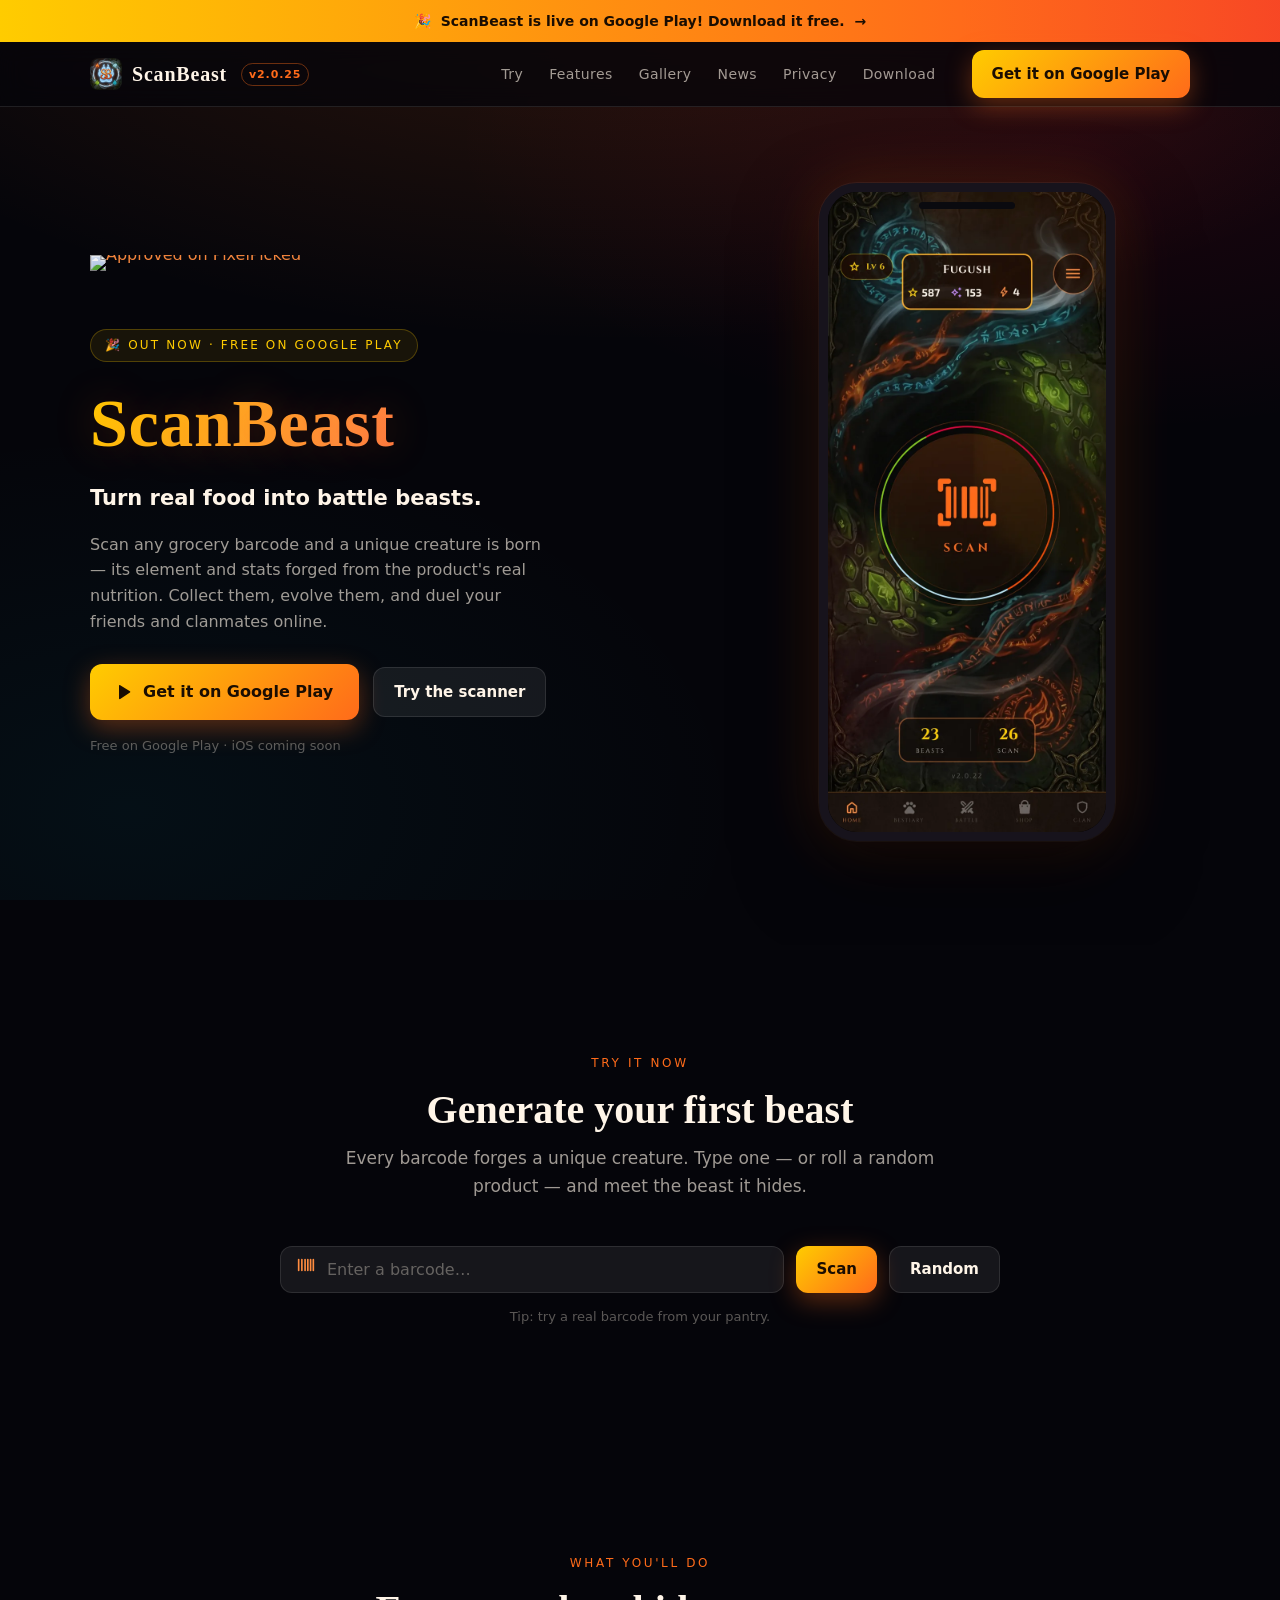
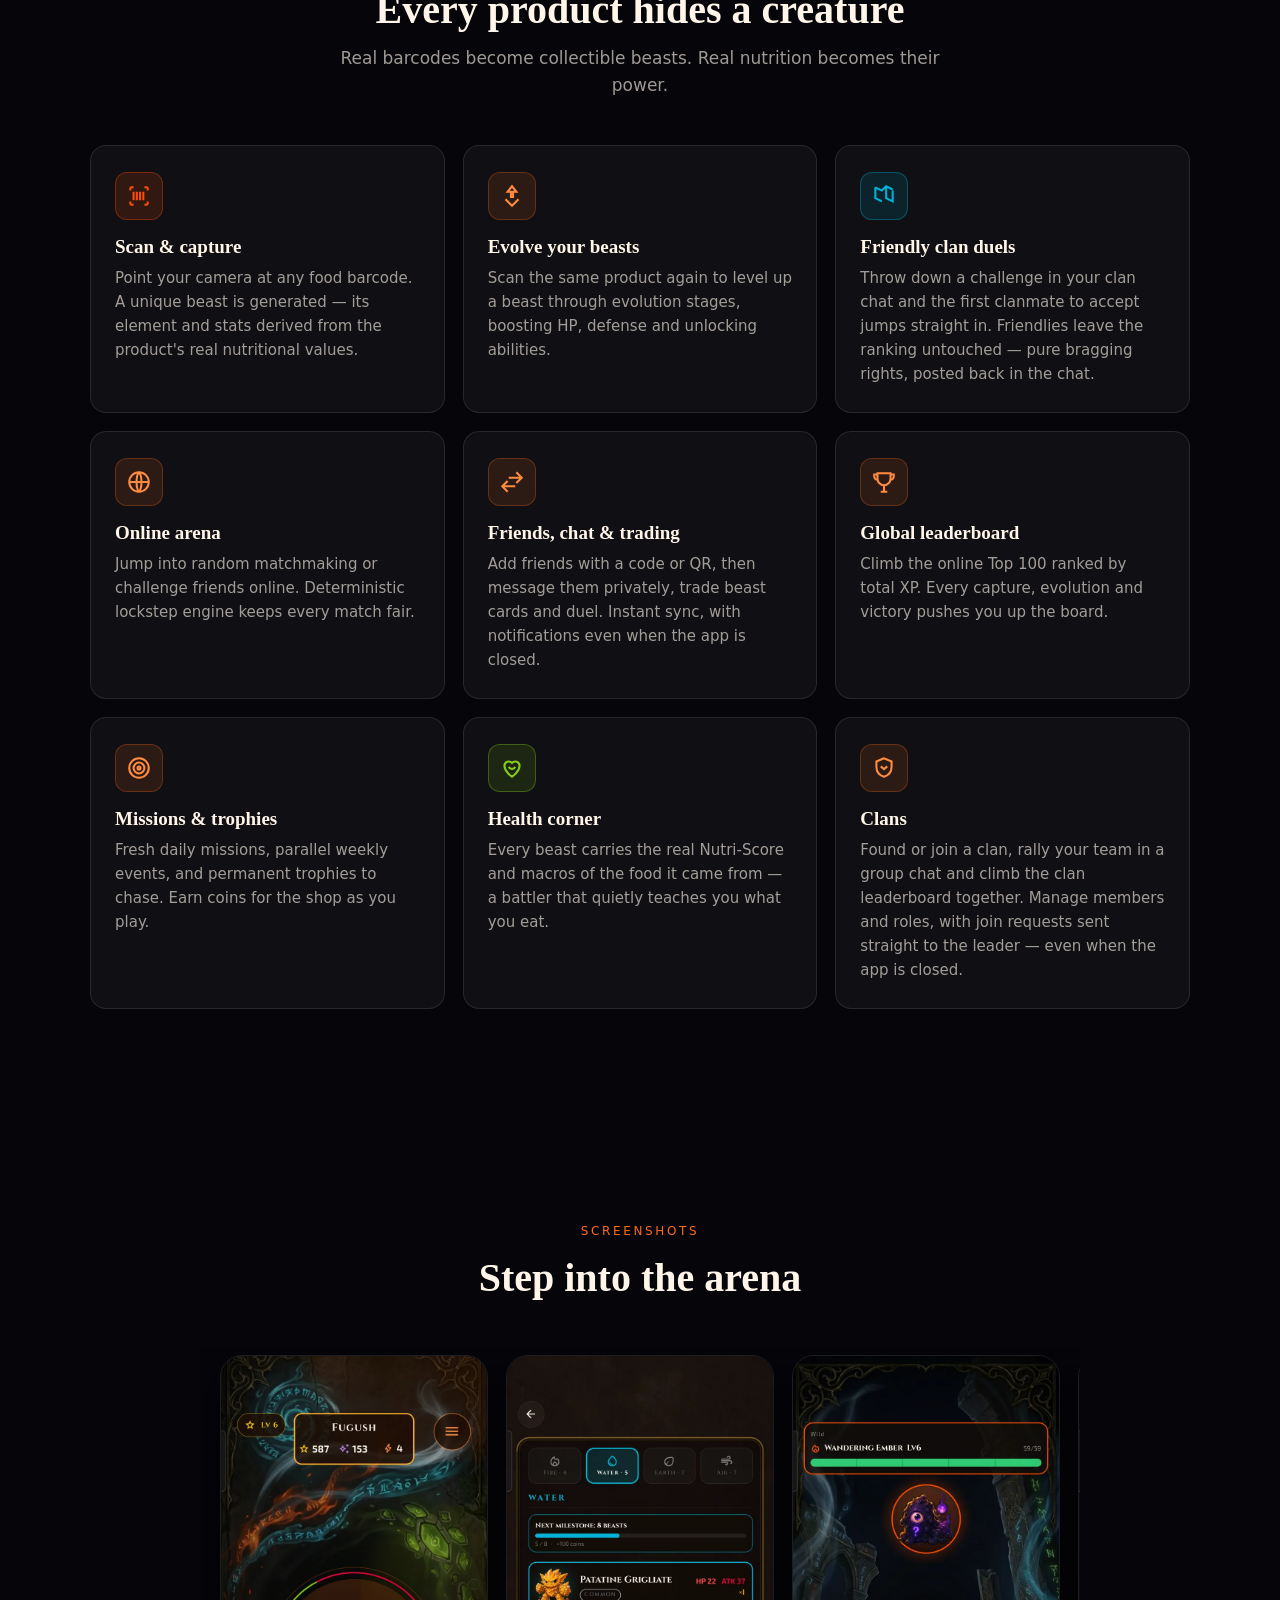
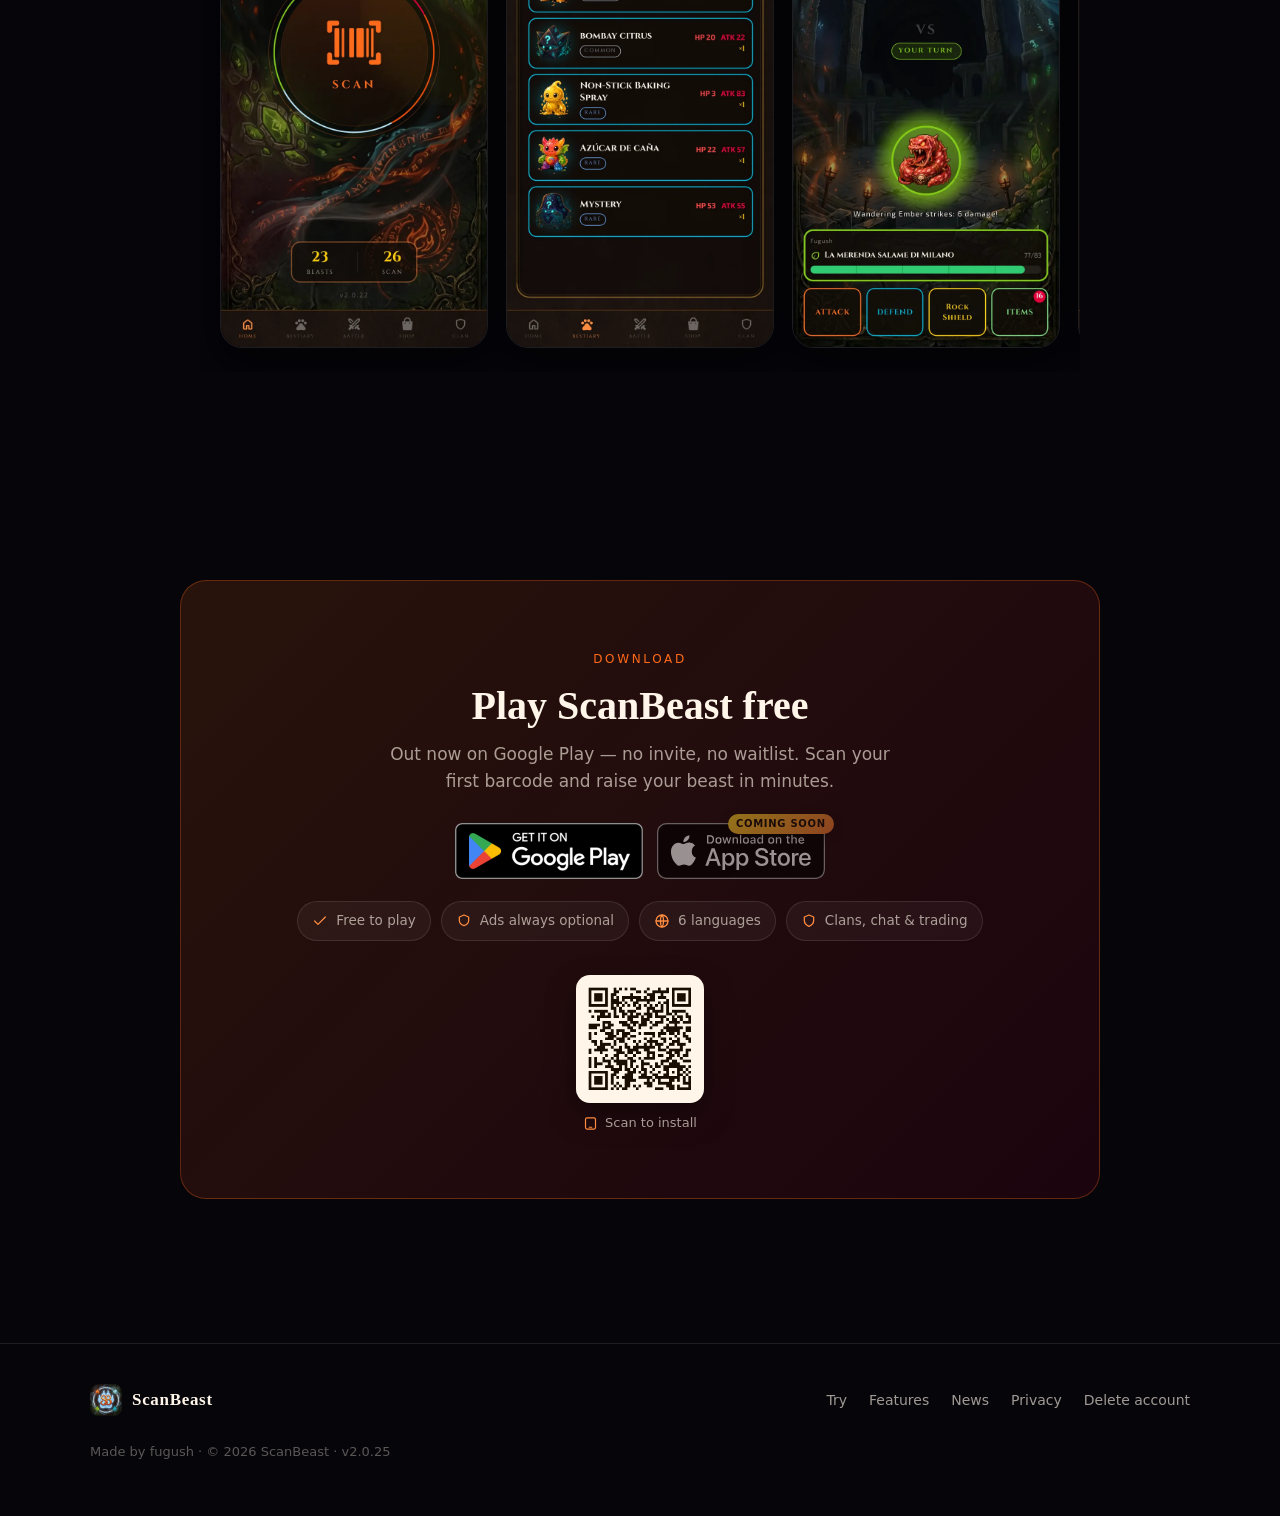
==== index.html @ 52ad22f8 "content(news): devlog for 2.0.23 → 2.0.25, bump site to v2.0.25 Three new posts: 2.0.23 (matchmaking" ====
<!DOCTYPE html>
<html lang="en">
<head>
  <meta charset="UTF-8">
  <meta name="viewport" content="width=device-width, initial-scale=1.0">
  <title>ScanBeast — Turn real food into battle beasts</title>
  <meta name="description" content="Scan any grocery barcode and a unique creature is born, its element and stats forged from the product's real nutrition. Collect, evolve, and duel friends online. Free on Android.">
  <meta name="theme-color" content="#05050a">
  <link rel="icon" href="assets/img/logo.webp">
  <link rel="apple-touch-icon" href="assets/img/logo.webp">

  <!-- Open Graph / social -->
  <meta property="og:type" content="website">
  <meta property="og:title" content="ScanBeast — Turn real food into battle beasts">
  <meta property="og:description" content="Scan a barcode, capture a beast forged from real nutrition. Collect, evolve, and duel friends online.">
  <meta property="og:image" content="assets/img/cover.jpg">
  <meta name="twitter:card" content="summary_large_image">

  <link rel="stylesheet" href="assets/css/style.css">
  <script>document.documentElement.classList.add('has-js');</script>
</head>
<body>

  <!-- ==================== LAUNCH BANNER ==================== -->
  <a class="launch-banner" href="https://play.google.com/store/apps/details?id=com.fugush.scanbeast" target="_blank" rel="noopener">
    <span class="lb-emoji" aria-hidden="true">🎉</span>
    <span><b>ScanBeast is live on Google Play!</b> Download it free.</span>
    <span class="lb-arrow" aria-hidden="true">→</span>
  </a>

  <!-- ==================== HEADER ==================== -->
  <header class="site-header">
    <div class="container">
      <a class="brand" href="index.html">
        <img src="assets/img/logo.webp" alt="ScanBeast logo">
        ScanBeast <span class="v">v2.0.25</span>
      </a>
      <nav class="nav" id="site-nav">
        <a href="#try">Try</a>
        <a href="#features">Features</a>
        <a href="#gallery">Gallery</a>
        <a href="news.html">News</a>
        <a href="privacy.html">Privacy</a>
        <a href="#download">Download</a>
      </nav>
      <a class="btn btn-primary header-cta" href="https://play.google.com/store/apps/details?id=com.fugush.scanbeast" target="_blank" rel="noopener">Get it on Google Play</a>
      <button class="nav-toggle" type="button" aria-label="Open menu" aria-expanded="false" aria-controls="site-nav">
        <span></span><span></span><span></span>
      </button>
    </div>
  </header>

  <!-- ==================== HERO ==================== -->
  <section class="hero">
    <canvas class="embers" aria-hidden="true"></canvas>
    <div class="container">
      <div class="hero-copy">
        <a class="pp-badge" href="https://pixelpicked.com/game/20PzaS1u0sx/android-scanbeast/" target="_blank" rel="noopener">
          <img src="https://api.pixelpicked.com/api/badges/20PzaS1u0sx/live.png" width="250" height="54" alt="Approved on PixelPicked">
        </a>
        <span class="eyebrow eyebrow-live">🎉 Out now · Free on Google Play</span>
        <h1>ScanBeast</h1>
        <p class="lead">Turn real food into battle beasts.</p>
        <p class="sub">Scan any grocery barcode and a unique creature is born — its element and stats forged from the product's real nutrition. Collect them, evolve them, and duel your friends and clanmates online.</p>

        <div class="beta-cta">
          <a class="btn btn-primary btn-lg btn-glow" href="https://play.google.com/store/apps/details?id=com.fugush.scanbeast" target="_blank" rel="noopener">
            <svg class="gp-ico" viewBox="0 0 24 24" fill="currentColor" aria-hidden="true"><path d="M4 3.5v17c0 .8.9 1.3 1.6.8l13-8.5c.6-.4.6-1.3 0-1.7l-13-8.1C4.9 2.3 4 2.7 4 3.5z"/></svg>
            Get it on Google Play
          </a>
          <a class="btn" href="#try">Try the scanner</a>
        </div>
        <p class="fineprint">Free on Google Play · iOS coming soon</p>
      </div>

      <div class="phone-wrap">
        <div class="phone" id="phone">
          <img class="phone-shot active" src="assets/img/shot-1.webp?v=2.0.22" alt="ScanBeast home screen with the central Scan button" width="720" height="1600">
        </div>
      </div>
    </div>
  </section>

  <!-- ==================== TRY / SCAN DEMO ==================== -->
  <section id="try">
    <div class="container">
      <div class="section-head reveal">
        <span class="eyebrow">Try it now</span>
        <h2>Generate your first beast</h2>
        <p>Every barcode forges a unique creature. Type one — or roll a random product — and meet the beast it hides.</p>
      </div>

      <div class="scan reveal">
        <form class="scan-form" id="scan-form" novalidate>
          <label class="scan-input">
            <span class="scan-ico" aria-hidden="true"><svg viewBox="0 0 24 24" fill="none" stroke-linecap="round"><path d="M4 6v12M7.5 6v12M11 6v12M14 6v12M17 6v12M20 6v12"/></svg></span>
            <input id="scan-code" name="code" inputmode="numeric" pattern="[0-9]*" maxlength="13" autocomplete="off" placeholder="Enter a barcode…" aria-label="Barcode">
          </label>
          <button class="btn btn-primary" type="submit">Scan</button>
          <button class="btn" type="button" id="scan-random">Random</button>
        </form>

        <div class="beast-card" id="beast-card" hidden aria-live="polite"><!-- popolata da app.js --></div>
        <p class="scan-hint" id="scan-hint">Tip: try a real barcode from your pantry.</p>
      </div>
    </div>
  </section>

  <!-- ==================== FEATURES ==================== -->
  <section id="features">
    <div class="container">
      <div class="section-head reveal">
        <span class="eyebrow">What you'll do</span>
        <h2>Every product hides a creature</h2>
        <p>Real barcodes become collectible beasts. Real nutrition becomes their power.</p>
      </div>

      <div class="features-grid reveal-group">
        <div class="feature el-fire">
          <div class="ico"><svg viewBox="0 0 24 24"><path d="M4 7V5a1 1 0 0 1 1-1h2M20 7V5a1 1 0 0 0-1-1h-2M4 17v2a1 1 0 0 0 1 1h2M20 17v2a1 1 0 0 1-1 1h-2"/><path d="M7 8v8M10 8v8M13 8v8M16 8v8"/></svg></div>
          <h3>Scan &amp; capture</h3>
          <p>Point your camera at any food barcode. A unique beast is generated — its element and stats derived from the product's real nutritional values.</p>
        </div>

        <div class="feature">
          <div class="ico"><svg viewBox="0 0 24 24"><path d="M12 3l4 5h-3v5h-2V8H8l4-5z"/><path d="M6 15l6 6 6-6"/></svg></div>
          <h3>Evolve your beasts</h3>
          <p>Scan the same product again to level up a beast through evolution stages, boosting HP, defense and unlocking abilities.</p>
        </div>

        <div class="feature el-water">
          <div class="ico"><svg viewBox="0 0 24 24"><path d="M4 4l6 3 4-4 6 3M4 4v10l6 3M14 3v11l6 3V7"/></svg></div>
          <h3>Friendly clan duels</h3>
          <p>Throw down a challenge in your clan chat and the first clanmate to accept jumps straight in. Friendlies leave the ranking untouched — pure bragging rights, posted back in the chat.</p>
        </div>

        <div class="feature">
          <div class="ico"><svg viewBox="0 0 24 24"><circle cx="12" cy="12" r="9"/><path d="M3 12h18M12 3c3 3 3 15 0 18M12 3c-3 3-3 15 0 18"/></svg></div>
          <h3>Online arena</h3>
          <p>Jump into random matchmaking or challenge friends online. Deterministic lockstep engine keeps every match fair.</p>
        </div>

        <div class="feature">
          <div class="ico"><svg viewBox="0 0 24 24"><path d="M16 3l5 5-5 5M21 8H9M8 21l-5-5 5-5M3 16h12"/></svg></div>
          <h3>Friends, chat &amp; trading</h3>
          <p>Add friends with a code or QR, then message them privately, trade beast cards and duel. Instant sync, with notifications even when the app is closed.</p>
        </div>

        <div class="feature">
          <div class="ico"><svg viewBox="0 0 24 24"><path d="M6 9a6 6 0 0 0 12 0V4H6v5z"/><path d="M6 5H3v2a3 3 0 0 0 3 3M18 5h3v2a3 3 0 0 1-3 3M9 21h6M12 15v6"/></svg></div>
          <h3>Global leaderboard</h3>
          <p>Climb the online Top 100 ranked by total XP. Every capture, evolution and victory pushes you up the board.</p>
        </div>

        <div class="feature">
          <div class="ico"><svg viewBox="0 0 24 24"><circle cx="12" cy="12" r="9"/><circle cx="12" cy="12" r="5"/><circle cx="12" cy="12" r="1.4"/></svg></div>
          <h3>Missions &amp; trophies</h3>
          <p>Fresh daily missions, parallel weekly events, and permanent trophies to chase. Earn coins for the shop as you play.</p>
        </div>

        <div class="feature el-earth">
          <div class="ico"><svg viewBox="0 0 24 24"><path d="M12 20s-7-4.5-7-10a4 4 0 0 1 7-2.6A4 4 0 0 1 19 10c0 5.5-7 10-7 10z"/><path d="M9 11c1 1.5 2 2 3 2s2-.5 3-2"/></svg></div>
          <h3>Health corner</h3>
          <p>Every beast carries the real Nutri-Score and macros of the food it came from — a battler that quietly teaches you what you eat.</p>
        </div>

        <div class="feature">
          <div class="ico"><svg viewBox="0 0 24 24"><path d="M12 3 5 6v5c0 4.4 3 7.7 7 9 4-1.3 7-4.6 7-9V6l-7-3z"/><path d="M9 10.5l3 2.5 3-2.5"/></svg></div>
          <h3>Clans</h3>
          <p>Found or join a clan, rally your team in a group chat and climb the clan leaderboard together. Manage members and roles, with join requests sent straight to the leader — even when the app is closed.</p>
        </div>
      </div>
    </div>
  </section>

  <!-- ==================== GALLERY ==================== -->
  <section id="gallery">
    <div class="container">
      <div class="section-head reveal">
        <span class="eyebrow">Screenshots</span>
        <h2>Step into the arena</h2>
      </div>
    </div>
    <div class="gallery reveal-group">
      <img src="assets/img/shot-1.webp?v=2.0.22" alt="Home screen with the central Scan button" loading="lazy">
      <img src="assets/img/shot-2.webp?v=2.0.22" alt="Bestiary — the Water element collection" loading="lazy">
      <img src="assets/img/shot-3.webp?v=2.0.22" alt="Battle — turn-based combat against a wild beast" loading="lazy">
      <img src="assets/img/shot-4.webp?v=2.0.22" alt="Season Pass — free reward tiers" loading="lazy">
      <img src="assets/img/shot-5.webp?v=2.0.22" alt="Online leaderboard — top players by XP, with clan and language flag" loading="lazy">
      <img src="assets/img/shot-6.webp?v=2.0.22" alt="Clan info — members, total XP and settings" loading="lazy">
      <img src="assets/img/shot-7.webp?v=2.0.22" alt="Shop — coin chests" loading="lazy">
      <img src="assets/img/shot-8.webp?v=2.0.22" alt="Shop — cosmetic card frames" loading="lazy">
    </div>
  </section>

  <!-- ==================== DOWNLOAD CTA ==================== -->
  <section id="download" class="cta-band">
    <div class="container">
      <div class="box reveal">
        <span class="eyebrow">Download</span>
        <h2>Play ScanBeast free</h2>
        <p>Out now on Google Play — no invite, no waitlist. Scan your first barcode and raise your beast in minutes.</p>

        <div class="dl-grid">
          <div class="dl-main">
            <div class="badges">
              <a class="badge" href="https://play.google.com/store/apps/details?id=com.fugush.scanbeast" target="_blank" rel="noopener" aria-label="Get it on Google Play">
                <img src="assets/img/badge-google-play.png" alt="Get it on Google Play" width="188" height="56" loading="lazy">
              </a>
              <span class="badge soon" role="img" aria-label="Download on the App Store — coming soon">
                <img src="assets/img/badge-app-store.svg" alt="Download on the App Store" width="167" height="56" loading="lazy">
                <span class="badge-tag" aria-hidden="true">Coming soon</span>
              </span>
            </div>

            <ul class="dl-perks">
              <li><svg viewBox="0 0 24 24" fill="none" stroke-linecap="round" stroke-linejoin="round"><path d="M20 6 9 17l-5-5"/></svg>Free to play</li>
              <li><svg viewBox="0 0 24 24" fill="none" stroke-linecap="round" stroke-linejoin="round"><path d="M12 3l7 3v5c0 4-3 7-7 8-4-1-7-4-7-8V6z"/></svg>Ads always optional</li>
              <li><svg viewBox="0 0 24 24" fill="none" stroke-linecap="round" stroke-linejoin="round"><circle cx="12" cy="12" r="9"/><path d="M3 12h18M12 3c3 3 3 15 0 18M12 3c-3 3-3 15 0 18"/></svg>6 languages</li>
              <li><svg viewBox="0 0 24 24" fill="none" stroke-linecap="round" stroke-linejoin="round"><path d="M12 3 5 6v5c0 4.4 3 7.7 7 9 4-1.3 7-4.6 7-9V6l-7-3z"/></svg>Clans, chat &amp; trading</li>
            </ul>
          </div>

          <div class="dl-qr">
            <img src="assets/img/qr-google-play.png" alt="Scan this QR code to install ScanBeast from Google Play" width="132" height="132" loading="lazy">
            <span><svg viewBox="0 0 24 24" fill="none" stroke-linecap="round" stroke-linejoin="round"><rect x="4" y="3" width="16" height="18" rx="2.5"/><path d="M10 18h4"/></svg>Scan to install</span>
          </div>
        </div>
      </div>
    </div>
  </section>

  <!-- ==================== FOOTER ==================== -->
  <footer class="site-footer">
    <div class="container">
      <a class="brand" href="index.html"><img src="assets/img/logo.webp" alt="">ScanBeast</a>
      <nav>
        <a href="#try">Try</a>
        <a href="#features">Features</a>
        <a href="news.html">News</a>
        <a href="privacy.html">Privacy</a>
        <a href="delete-account.html">Delete account</a>
      </nav>
      <p class="copy">Made by fugush · © 2026 ScanBeast · v2.0.25</p>
    </div>
  </footer>

  <!-- ==================== LIGHTBOX ==================== -->
  <div class="lightbox" id="lightbox" hidden aria-hidden="true">
    <button class="lb-close" type="button" aria-label="Close">&times;</button>
    <button class="lb-prev" type="button" aria-label="Previous">&lsaquo;</button>
    <img class="lb-img" alt="">
    <button class="lb-next" type="button" aria-label="Next">&rsaquo;</button>
  </div>

  <script src="assets/js/app.js"></script>

  <!-- Cloudflare Web Analytics (cookieless, privacy-first) -->
  <script defer src='https://static.cloudflareinsights.com/beacon.min.js' data-cf-beacon='{"token": "66f2514d06d64d0d81da3c510b61e948"}'></script>
  <!-- End Cloudflare Web Analytics -->
</body>
</html>
---- assets/css/style.css ----
/* ScanBeast — sito statico. Palette allineata a qml/Theme.qml del gioco. */

:root {
  --bg:        #05050a;
  --bg-2:      #0d0a12;
  --surface:   rgba(255,255,255,.045);
  --surface-2: rgba(255,255,255,.07);
  --border:    rgba(255,255,255,.10);

  --primary:   #ff6b1a;
  --accent:    #ff8c40;
  --gold:      #ffcc00;
  --crimson:   #e8003a;

  --cream:       #fff5e8;
  --cream-dim:   rgba(255,245,232,.62);
  --cream-faint: rgba(255,245,232,.34);

  --fire:  #ff4d00;
  --water: #00b4d8;
  --earth: #84cc16;
  --air:   #bae6fd;

  --radius: 16px;
  --maxw: 1140px;

  --serif: "Palatino Linotype", "Book Antiqua", Palatino, Georgia, serif;
  --sans:  -apple-system, BlinkMacSystemFont, "Segoe UI", Roboto, system-ui, sans-serif;
}

* { box-sizing: border-box; }

html { scroll-behavior: smooth; }

body {
  margin: 0;
  font-family: var(--sans);
  color: var(--cream);
  background: var(--bg);
  line-height: 1.6;
  -webkit-font-smoothing: antialiased;
  overflow-x: hidden;
}

/* Sfondo globale: bagliori radiali fuoco/brace su nero */
body::before {
  content: "";
  position: fixed;
  inset: 0;
  z-index: -1;
  background:
    radial-gradient(120% 80% at 50% -10%, rgba(255,107,26,.18), transparent 60%),
    radial-gradient(90% 60% at 85% 15%, rgba(232,0,58,.10), transparent 55%),
    radial-gradient(80% 70% at 10% 90%, rgba(0,180,216,.06), transparent 60%),
    var(--bg);
}

img { max-width: 100%; display: block; }

a { color: var(--accent); text-decoration: none; }
a:hover { color: var(--gold); }

.container {
  width: 100%;
  max-width: var(--maxw);
  margin-inline: auto;
  padding-inline: 20px;
}

h1, h2, h3 { font-family: var(--serif); font-weight: 700; line-height: 1.15; margin: 0; }

/* ---------- Header ---------- */
.site-header {
  position: sticky;
  top: 0;
  z-index: 50;
  backdrop-filter: blur(12px);
  background: rgba(5,5,10,.72);
  border-bottom: 1px solid var(--border);
}
.site-header .container {
  display: flex;
  align-items: center;
  gap: 16px;
  height: 64px;
}
.brand { display: flex; align-items: center; gap: 10px; font-family: var(--serif); font-size: 20px; font-weight: 700; letter-spacing: .04em; color: var(--cream); }
.brand img { width: 32px; height: 32px; border-radius: 8px; }
.brand .v { font-family: var(--sans); font-size: 11px; letter-spacing: .08em; color: var(--primary); border: 1px solid rgba(255,107,26,.4); padding: 2px 7px; border-radius: 999px; margin-left: 4px; }

.nav { display: flex; gap: 26px; margin-left: auto; }
.nav a { color: var(--cream-dim); font-size: 14px; letter-spacing: .03em; }
.nav a:hover { color: var(--cream); }
.header-cta { margin-left: 20px; }

/* Hamburger: nascosto su desktop, mostrato sotto 860px dalle media query */
.nav-toggle {
  display: none; width: 42px; height: 42px; padding: 0; cursor: pointer;
  flex-direction: column; align-items: center; justify-content: center; gap: 5px;
  background: var(--surface-2); border: 1px solid var(--border); border-radius: 10px;
}
.nav-toggle span { display: block; width: 20px; height: 2px; border-radius: 2px; background: var(--cream); transition: transform .25s ease, opacity .2s ease; }
.nav-toggle[aria-expanded="true"] span:nth-child(1) { transform: translateY(7px) rotate(45deg); }
.nav-toggle[aria-expanded="true"] span:nth-child(2) { opacity: 0; }
.nav-toggle[aria-expanded="true"] span:nth-child(3) { transform: translateY(-7px) rotate(-45deg); }

/* ---------- Buttons ---------- */
.btn {
  display: inline-flex; align-items: center; gap: 9px;
  font-family: var(--sans); font-size: 15px; font-weight: 600;
  padding: 12px 20px; border-radius: 12px;
  border: 1px solid var(--border); color: var(--cream);
  background: var(--surface-2); cursor: pointer;
  transition: transform .12s ease, box-shadow .2s ease, background .2s ease;
}
.btn:hover { transform: translateY(-2px); }
.btn-primary {
  border: none; color: #1a0d02; font-weight: 700;
  background: linear-gradient(135deg, var(--gold), var(--primary));
  box-shadow: 0 8px 26px rgba(255,107,26,.35);
}
.btn-primary:hover { color: #1a0d02; box-shadow: 0 12px 34px rgba(255,107,26,.5); }

/* Badge store ufficiali (Google Play + App Store) + perks + QR */
.dl-grid { display: flex; flex-wrap: wrap; align-items: center; justify-content: center; gap: 34px; margin-top: 10px; }
.dl-main { display: flex; flex-direction: column; align-items: center; gap: 22px; }

.badges { display: flex; flex-wrap: wrap; gap: 14px; justify-content: center; align-items: center; }
.badge { position: relative; display: inline-flex; transition: transform .12s ease; }
.badge img { height: 56px; width: auto; display: block; }
a.badge:hover { transform: translateY(-2px); }
.badge.soon { opacity: .55; filter: grayscale(.2); cursor: default; }
.badge.soon .badge-tag {
  position: absolute; top: -9px; right: -9px;
  font-size: 10px; letter-spacing: .07em; text-transform: uppercase; font-weight: 700;
  color: #1a0d02; background: linear-gradient(135deg, var(--gold), var(--primary));
  padding: 2px 8px; border-radius: 999px; box-shadow: 0 4px 12px rgba(0,0,0,.35);
}

/* Perks: chip a pillola con icona */
.dl-perks { list-style: none; margin: 0; padding: 0; display: flex; flex-wrap: wrap; gap: 10px; justify-content: center; }
.dl-perks li {
  display: inline-flex; align-items: center; gap: 8px; font-size: 13.5px; color: var(--cream-dim);
  background: var(--surface); border: 1px solid var(--border); padding: 8px 14px; border-radius: 999px;
}
.dl-perks svg { width: 16px; height: 16px; stroke: var(--accent); fill: none; stroke-width: 1.9; flex: none; }

/* QR "scan to install": utile da desktop, nascosto su telefono (sei gia' li'). */
.dl-qr { display: flex; flex-direction: column; align-items: center; gap: 10px; }
.dl-qr img {
  width: 128px; height: 128px; border-radius: 14px; padding: 9px; background: var(--cream);
  border: 1px solid var(--border); box-shadow: 0 12px 30px rgba(0,0,0,.4);
}
.dl-qr span { display: inline-flex; align-items: center; gap: 7px; font-size: 13px; color: var(--cream-dim); }
.dl-qr span svg { width: 15px; height: 15px; stroke: var(--accent); fill: none; stroke-width: 1.9; }
@media (max-width: 640px) { .dl-qr { display: none; } }

/* ---------- Sezioni ---------- */
section { padding-block: clamp(56px, 9vw, 104px); }
.section-head { text-align: center; max-width: 640px; margin: 0 auto 46px; }
.section-head .eyebrow { display: inline-block; font-size: 12px; letter-spacing: .22em; text-transform: uppercase; color: var(--primary); margin-bottom: 14px; }
.section-head h2 { font-size: clamp(26px, 4.5vw, 40px); }
.section-head p { color: var(--cream-dim); font-size: 17px; margin-top: 12px; }

/* ---------- Hero ---------- */
.hero { position: relative; overflow: hidden; padding-top: clamp(40px, 7vw, 76px); }
.hero .container { position: relative; z-index: 1; display: grid; grid-template-columns: 1.15fr .85fr; gap: 52px; align-items: center; }
/* Canvas braci: dietro il contenuto, non intercetta i click */
.embers { position: absolute; inset: 0; width: 100%; height: 100%; z-index: 0; pointer-events: none; }
.pp-badge { display: block; width: fit-content; margin-bottom: 20px; line-height: 0; opacity: .95; transition: opacity .2s ease, transform .2s ease; }
.pp-badge:hover { opacity: 1; transform: translateY(-1px); }
.pp-badge img { max-width: 100%; height: auto; }
.hero-copy .eyebrow { display: inline-flex; align-items: center; gap: 8px; font-size: 12px; letter-spacing: .18em; text-transform: uppercase; color: var(--gold); background: rgba(255,204,0,.08); border: 1px solid rgba(255,204,0,.25); padding: 6px 14px; border-radius: 999px; margin-bottom: 22px; }
.hero h1 {
  font-size: clamp(40px, 7vw, 68px);
  letter-spacing: .01em;
  background: linear-gradient(120deg, var(--gold) 0%, var(--accent) 45%, var(--crimson) 100%);
  -webkit-background-clip: text; background-clip: text; color: transparent;
  text-shadow: 0 0 40px rgba(255,107,26,.25);
}
.hero .lead { font-size: clamp(17px, 2.2vw, 21px); color: var(--cream); margin: 20px 0 10px; font-weight: 600; }
.hero .sub { color: var(--cream-dim); font-size: 16px; max-width: 46ch; }
.hero .stores { margin-top: 30px; }
.hero .fineprint { margin-top: 16px; font-size: 13px; color: var(--cream-faint); }

/* Telaio telefono */
.phone-wrap { display: flex; justify-content: center; }
.phone {
  position: relative;
  width: clamp(220px, 30vw, 296px);
  aspect-ratio: 1080 / 2400;
  border: 9px solid #17131c;
  border-radius: 38px;
  overflow: hidden;
  background: #000;
  box-shadow: 0 30px 80px rgba(0,0,0,.6), 0 0 0 1px rgba(255,255,255,.06), 0 0 60px rgba(255,107,26,.22);
}
.phone img { width: 100%; height: 100%; object-fit: cover; }
.phone::before {
  content: ""; position: absolute; top: 10px; left: 50%; transform: translateX(-50%);
  width: 96px; height: 7px; background: #0a0a0f; border-radius: 999px; z-index: 2;
}

/* ---------- Features ---------- */
.features-grid { display: grid; grid-template-columns: repeat(auto-fit, minmax(268px, 1fr)); gap: 18px; }
.feature {
  background: var(--surface); border: 1px solid var(--border); border-radius: var(--radius);
  padding: 26px 24px; transition: transform .15s ease, border-color .2s ease, background .2s ease;
}
.feature:hover { transform: translateY(-4px); border-color: rgba(255,107,26,.35); background: var(--surface-2); box-shadow: 0 18px 40px rgba(255,107,26,.08); }
.feature .ico {
  width: 48px; height: 48px; border-radius: 12px; display: grid; place-items: center; margin-bottom: 16px;
  background: rgba(255,107,26,.12); border: 1px solid rgba(255,107,26,.28);
  transition: transform .25s ease, border-color .2s ease, background .2s ease;
}
.feature:hover .ico { transform: translateY(-2px) rotate(-6deg) scale(1.08); }
.feature .ico svg { width: 26px; height: 26px; stroke: var(--accent); fill: none; stroke-width: 1.9; }
.feature h3 { font-size: 19px; margin-bottom: 8px; }
.feature p { margin: 0; color: var(--cream-dim); font-size: 15px; }

/* Accenti elemento per alcune card */
.feature.el-fire .ico  { background: rgba(255,77,0,.14);   border-color: rgba(255,77,0,.35); }
.feature.el-fire .ico svg  { stroke: var(--fire); }
.feature.el-water .ico { background: rgba(0,180,216,.12);  border-color: rgba(0,180,216,.35); }
.feature.el-water .ico svg { stroke: var(--water); }
.feature.el-earth .ico { background: rgba(132,204,22,.12); border-color: rgba(132,204,22,.35); }
.feature.el-earth .ico svg { stroke: var(--earth); }

/* ---------- Gallery ---------- */
/* Carosello a colonne: la fascia e' piu' stretta della pagina (aria a destra e
   sinistra) e la larghezza dello shot si ricava da --cols, cosi' ne entrano
   esattamente 3 da desktop, 2 da tablet e 1 da telefono. */
.gallery {
  --gap: 18px;
  --cols: 1;
  display: flex; gap: var(--gap); overflow-x: auto; scroll-snap-type: x mandatory;
  width: 100%; max-width: 880px; margin-inline: auto;
  padding: 8px 20px 24px; scroll-padding-inline: 20px;
  scrollbar-width: thin; scrollbar-color: var(--primary) transparent;
}
.gallery::-webkit-scrollbar { height: 8px; }
.gallery::-webkit-scrollbar-thumb { background: rgba(255,107,26,.5); border-radius: 999px; }
.gallery img {
  width: calc((100% - (var(--cols) - 1) * var(--gap)) / var(--cols));
  flex: none; border-radius: 22px;
  border: 1px solid var(--border); scroll-snap-align: center;
  box-shadow: 0 16px 40px rgba(0,0,0,.5);
}
/* Su telefono lo shot a piena colonna sarebbe alto ~740px: tetto a 62vw, cosi'
   se ne vede uno per volta con l'accenno dei vicini che invita a scorrere. */
@media (max-width: 640px) { .gallery img { max-width: 62vw; } }
@media (min-width: 641px) { .gallery { --cols: 2; } }
@media (min-width: 861px) { .gallery { --cols: 3; } }

/* ---------- CTA band ---------- */
.cta-band { text-align: center; }
.cta-band .box {
  max-width: 920px; margin-inline: auto;
  background: linear-gradient(135deg, rgba(255,107,26,.14), rgba(232,0,58,.10));
  border: 1px solid rgba(255,107,26,.3); border-radius: 26px;
  padding: clamp(36px, 6vw, 64px) clamp(20px, 4vw, 44px);
}
.cta-band .eyebrow { display: inline-block; font-size: 12px; letter-spacing: .22em; text-transform: uppercase; color: var(--primary); margin-bottom: 14px; }
.cta-band h2 { font-size: clamp(26px, 4.5vw, 40px); }
.cta-band p { color: var(--cream-dim); font-size: 17px; margin: 12px auto 28px; max-width: 48ch; }
.cta-band .stores { justify-content: center; }

/* Flusso beta / closed testing */
.beta-cta { display: flex; gap: 14px; flex-wrap: wrap; align-items: center; margin-top: 30px; }

.note-warn {
  display: flex; gap: 14px; align-items: flex-start; text-align: left;
  background: rgba(232,0,58,.10); border: 1px solid rgba(232,0,58,.38);
  border-radius: 14px; padding: 18px 20px; margin: 0 auto 30px; max-width: 720px;
}
.note-warn svg { flex: none; width: 24px; height: 24px; stroke: var(--crimson); fill: none; }
.note-warn p { margin: 0; color: var(--cream-dim); font-size: 15px; }
.note-warn b { color: var(--cream); }
/* Desktop: callout centrato e bilanciato (icona sopra, testo centrato, box più
   stretto). Su mobile (<=860px) resta icona a sinistra + testo a sinistra. */
@media (min-width: 861px) {
  .note-warn {
    flex-direction: column; align-items: center; text-align: center;
    gap: 10px; max-width: 580px; padding: 22px 30px;
  }
  .note-warn svg { width: 28px; height: 28px; }
  .note-warn p { max-width: 52ch; line-height: 1.5; }
}

.steps {
  display: grid; grid-template-columns: repeat(auto-fit, minmax(272px, 1fr));
  gap: 18px; text-align: left; margin-top: 6px;
}
.step {
  position: relative; display: flex; flex-direction: column;
  background: var(--surface); border: 1px solid var(--border);
  border-radius: var(--radius); padding: 26px;
  transition: transform .15s ease, border-color .2s ease, box-shadow .2s ease;
}
.step:hover { transform: translateY(-4px); border-color: rgba(255,107,26,.35); box-shadow: 0 18px 40px rgba(0,0,0,.35); }
.step .btn { margin-top: auto; width: 100%; justify-content: center; }
.step .num {
  width: 36px; height: 36px; border-radius: 999px; display: grid; place-items: center;
  font-family: var(--serif); font-weight: 700; font-size: 18px; color: #1a0d02;
  background: linear-gradient(135deg, var(--gold), var(--primary)); margin-bottom: 14px;
}
.step h3 { font-size: 19px; }
.step p { color: var(--cream-dim); font-size: 15px; margin: 8px 0 18px; }

.beta-fallback { margin-top: 28px; color: var(--cream-faint); font-size: 14px; text-align: center; }

/* ---------- News ---------- */
.news-list { display: flex; flex-direction: column; gap: 20px; max-width: 760px; margin-inline: auto; }
.post {
  background: var(--surface); border: 1px solid var(--border); border-radius: var(--radius);
  padding: 26px 28px;
}
.post .meta { display: flex; align-items: center; gap: 12px; flex-wrap: wrap; margin-bottom: 12px; }
.post .ver { font-family: var(--serif); font-weight: 700; color: #1a0d02; background: linear-gradient(135deg, var(--gold), var(--primary)); padding: 3px 12px; border-radius: 999px; font-size: 14px; }
.post .date { color: var(--cream-faint); font-size: 13px; letter-spacing: .04em; }
.post h3 { font-size: 22px; margin-bottom: 10px; }
.post ul { margin: 10px 0 0; padding-left: 20px; color: var(--cream-dim); }
.post ul li { margin-bottom: 6px; }
.post .tags { display: flex; gap: 8px; flex-wrap: wrap; margin-top: 16px; }
.post .tag { font-size: 11px; letter-spacing: .06em; text-transform: uppercase; color: var(--accent); border: 1px solid rgba(255,140,64,.3); padding: 3px 10px; border-radius: 999px; }
.news-empty { text-align: center; color: var(--cream-dim); }

/* ---------- Footer ---------- */
.site-footer { border-top: 1px solid var(--border); padding-block: 40px; margin-top: 40px; }
.site-footer .container { display: flex; flex-wrap: wrap; align-items: center; gap: 18px; }
.site-footer .brand { font-size: 17px; }
.site-footer nav { display: flex; gap: 22px; margin-left: auto; flex-wrap: wrap; }
.site-footer nav a { color: var(--cream-dim); font-size: 14px; }
.site-footer .copy { width: 100%; color: var(--cream-faint); font-size: 13px; margin-top: 8px; }

/* ---------- Page hero (news) ---------- */
.page-hero { text-align: center; padding-top: clamp(48px, 8vw, 88px); padding-bottom: 8px; }
.page-hero h1 { font-size: clamp(32px, 6vw, 52px); background: linear-gradient(120deg, var(--gold), var(--accent)); -webkit-background-clip: text; background-clip: text; color: transparent; }
.page-hero p { color: var(--cream-dim); margin-top: 12px; }

/* ---------- Legal / prose (privacy policy) ---------- */
.legal { max-width: 780px; margin-inline: auto; padding-bottom: 40px; }
.legal .updated { color: var(--cream-faint); font-size: 14px; margin: 0 0 8px; }
.legal .lead {
  font-size: 17px; color: var(--cream);
  background: var(--surface); border: 1px solid var(--border);
  border-radius: var(--radius); padding: 18px 20px; margin: 22px 0 8px;
}
.legal h2 {
  font-size: 22px; margin: 40px 0 12px; padding-bottom: 8px;
  border-bottom: 1px solid var(--border); color: var(--cream);
}
.legal h3 {
  font-family: var(--sans); font-weight: 700; font-size: 16px;
  color: var(--accent); margin: 22px 0 4px;
}
.legal p { color: var(--cream-dim); margin: 10px 0; }
.legal ul { color: var(--cream-dim); margin: 10px 0; padding-left: 22px; }
.legal li { margin: 7px 0; }
.legal strong { color: var(--cream); }
.legal a { color: var(--accent); }
.legal a:hover { color: var(--gold); }

/* ---------- Motion: scroll reveal ---------- */
/* Nascosto solo quando il JS e' attivo: senza JS il contenuto resta visibile. */
.has-js .reveal { opacity: 0; transform: translateY(24px); transition: opacity .6s ease, transform .6s ease; }
.has-js .reveal.in { opacity: 1; transform: none; }

/* Gruppi con figli in cascata (griglie, gallery) */
.has-js .reveal-group > * { opacity: 0; transform: translateY(20px); transition: opacity .5s ease, transform .5s ease; }
.has-js .reveal-group.in > * { opacity: 1; transform: none; }
.has-js .reveal-group.in > *:nth-child(2) { transition-delay: .05s; }
.has-js .reveal-group.in > *:nth-child(3) { transition-delay: .10s; }
.has-js .reveal-group.in > *:nth-child(4) { transition-delay: .15s; }
.has-js .reveal-group.in > *:nth-child(5) { transition-delay: .20s; }
.has-js .reveal-group.in > *:nth-child(6) { transition-delay: .25s; }
.has-js .reveal-group.in > *:nth-child(7) { transition-delay: .30s; }
.has-js .reveal-group.in > *:nth-child(8) { transition-delay: .35s; }

/* ---------- Demo scan -> beast ---------- */
.scan { max-width: 720px; margin-inline: auto; perspective: 1000px; }
.scan-form { display: flex; gap: 12px; flex-wrap: wrap; justify-content: center; }
.scan-input {
  display: flex; align-items: center; gap: 10px; flex: 1 1 260px; min-width: 220px;
  background: var(--surface-2); border: 1px solid var(--border); border-radius: 12px; padding: 0 14px;
  transition: border-color .2s ease, box-shadow .2s ease;
}
.scan-input:focus-within { border-color: rgba(255,107,26,.6); box-shadow: 0 0 0 3px rgba(255,107,26,.15); }
.scan-ico svg { width: 22px; height: 22px; stroke: var(--accent); fill: none; stroke-width: 1.8; }
.scan-input input {
  flex: 1; min-width: 0; background: none; border: none; outline: none;
  color: var(--cream); font-family: var(--sans); font-size: 16px; padding: 13px 0; letter-spacing: .06em;
}
.scan-input input::placeholder { color: var(--cream-faint); letter-spacing: normal; }
.scan-hint { text-align: center; color: var(--cream-faint); font-size: 13px; margin-top: 14px; }

.beast-card {
  --el: var(--primary);
  position: relative; overflow: hidden; margin-top: 26px; padding: 24px; border-radius: 20px;
  background: var(--surface); border: 1px solid var(--border);
}
.beast-card[hidden] { display: none; }
.beast-card.show { animation: beastFlip .55s cubic-bezier(.2,.7,.2,1); }
@keyframes beastFlip { from { opacity: 0; transform: rotateX(-14deg) translateY(18px) scale(.96); } to { opacity: 1; transform: none; } }
.beast-card::before {
  content: ""; position: absolute; inset: 0; z-index: 0; pointer-events: none;
  background: radial-gradient(120% 90% at 15% 0%, color-mix(in srgb, var(--el) 22%, transparent), transparent 60%);
}
.beast-card > * { position: relative; z-index: 1; }

.beast-head { display: flex; align-items: center; gap: 16px; }
.beast-avatar {
  width: 64px; height: 64px; flex: none; border-radius: 16px; display: grid; place-items: center;
  background: color-mix(in srgb, var(--el) 18%, transparent);
  border: 1px solid color-mix(in srgb, var(--el) 45%, transparent);
}
.beast-avatar svg { width: 36px; height: 36px; stroke: var(--el); fill: none; stroke-width: 1.7; }
.beast-name { font-family: var(--serif); font-size: 24px; margin: 0; }
.beast-sub { display: flex; align-items: center; gap: 8px; flex-wrap: wrap; margin-top: 6px; }
.beast-el {
  font-size: 12px; letter-spacing: .08em; text-transform: uppercase; color: var(--el);
  border: 1px solid color-mix(in srgb, var(--el) 45%, transparent); padding: 2px 10px; border-radius: 999px;
}
.beast-code { font-size: 12px; color: var(--cream-faint); letter-spacing: .1em; }

.beast-stats { display: grid; gap: 12px; margin-top: 20px; }
.stat { display: grid; grid-template-columns: 52px 1fr 34px; align-items: center; gap: 12px; }
.stat .lbl { font-size: 12px; letter-spacing: .06em; text-transform: uppercase; color: var(--cream-dim); }
.stat .bar { height: 8px; border-radius: 999px; background: rgba(255,255,255,.08); overflow: hidden; }
.stat .bar > span { display: block; width: 0; height: 100%; border-radius: 999px; background: linear-gradient(90deg, var(--el), var(--gold)); transition: width .7s cubic-bezier(.2,.7,.2,1); }
.stat .val { font-size: 13px; color: var(--cream); text-align: right; font-variant-numeric: tabular-nums; }

.beast-foot { display: flex; align-items: center; gap: 12px; flex-wrap: wrap; margin-top: 18px; color: var(--cream-dim); font-size: 13px; }
.nutri { font-family: var(--serif); font-weight: 700; color: #1a0d02; padding: 2px 9px; border-radius: 8px; }

/* Rarita' */
.beast-rarity {
  font-size: 11px; letter-spacing: .08em; text-transform: uppercase; color: var(--rar, #9aa0aa);
  border: 1px solid color-mix(in srgb, var(--rar, #9aa0aa) 55%, transparent); padding: 2px 9px; border-radius: 999px;
}
.beast-card[data-rarity] { border-color: color-mix(in srgb, var(--rar) 45%, var(--border)); }
.beast-card[data-rarity="rare"]      { box-shadow: 0 0 34px color-mix(in srgb, var(--rar) 22%, transparent); }
.beast-card[data-rarity="epic"]      { box-shadow: 0 0 42px color-mix(in srgb, var(--rar) 30%, transparent); }
.beast-card[data-rarity="legendary"] { box-shadow: 0 0 54px color-mix(in srgb, var(--rar) 40%, transparent); }
/* Foil animato sui piu' rari */
.beast-card[data-rarity="epic"]::after,
.beast-card[data-rarity="legendary"]::after {
  content: ""; position: absolute; inset: 0; z-index: 2; pointer-events: none; border-radius: inherit;
  background: linear-gradient(115deg, transparent 30%, color-mix(in srgb, var(--rar) 35%, transparent) 48%, transparent 66%);
  background-size: 250% 100%; animation: foil 2.6s linear infinite;
}
@keyframes foil { from { background-position: 150% 0; } to { background-position: -150% 0; } }

/* Fase scansione */
.beast-card.scanning { min-height: 150px; display: grid; place-items: center; gap: 10px; }
.scanline {
  position: absolute; left: 0; right: 0; top: 6%; height: 3px;
  background: linear-gradient(90deg, transparent, var(--primary), transparent);
  box-shadow: 0 0 16px var(--primary); animation: scanSweep .7s ease-in-out infinite;
}
@keyframes scanSweep { 0% { top: 6%; } 50% { top: 92%; } 100% { top: 6%; } }
.scan-progress { margin: 0; color: var(--cream-dim); font-size: 12px; letter-spacing: .2em; text-transform: uppercase; }

/* Phone hero: layer in crossfade */
.phone-shot { position: absolute; inset: 0; width: 100%; height: 100%; object-fit: cover; opacity: 0; transition: opacity .8s ease; }
.phone-shot.active { opacity: 1; }

/* Lightbox gallery */
.lightbox {
  position: fixed; inset: 0; z-index: 100; display: grid; place-items: center; padding: 24px;
  background: rgba(3,3,7,.9); backdrop-filter: blur(6px);
}
.lightbox[hidden] { display: none; }
.lb-img { max-width: min(92vw, 900px); max-height: 86vh; border-radius: 16px; border: 1px solid var(--border); box-shadow: 0 30px 80px rgba(0,0,0,.6); }
.lightbox button {
  position: absolute; display: grid; place-items: center; cursor: pointer; color: var(--cream);
  background: var(--surface-2); border: 1px solid var(--border); border-radius: 12px; line-height: 1;
}
.lightbox button:hover { border-color: rgba(255,107,26,.6); color: var(--gold); }
.lb-close { top: 18px; right: 18px; width: 44px; height: 44px; font-size: 24px; }
.lb-prev, .lb-next { top: 50%; transform: translateY(-50%); width: 48px; height: 62px; font-size: 28px; }
.lb-prev { left: 18px; }
.lb-next { right: 18px; }

/* Rispetta chi preferisce meno animazioni: niente entrate nascoste, niente barre lente */
@media (prefers-reduced-motion: reduce) {
  .has-js .reveal, .has-js .reveal.in,
  .has-js .reveal-group > *, .has-js .reveal-group.in > * { opacity: 1 !important; transform: none !important; }
  .beast-card.show { animation: none; }
  .beast-card[data-rarity]::after, .scanline { animation: none; }
  .phone-shot { transition: none; }
  .stat .bar > span { transition: none; }
}

/* ---------- Launch: banner, coriandoli, glow ---------- */
/* Striscia festosa in cima: gradiente animato caldo, tutta cliccabile allo store. */
.launch-banner {
  display: flex; align-items: center; justify-content: center; gap: 10px;
  padding: 10px 18px; text-align: center; font-size: 14px; font-weight: 600;
  color: #1a0d02;
  background: linear-gradient(90deg, var(--gold), var(--primary), var(--crimson), var(--primary), var(--gold));
  background-size: 300% 100%; animation: bannerShift 9s linear infinite;
}
.launch-banner:hover { color: #1a0d02; }
.launch-banner b { font-weight: 800; }
.launch-banner .lb-arrow { transition: transform .2s ease; }
.launch-banner:hover .lb-arrow { transform: translateX(4px); }
@keyframes bannerShift { from { background-position: 0 0; } to { background-position: 300% 0; } }

/* Bottone store: leggermente piu' grande, pulsazione calda per attirare il tap. */
.btn-lg { padding: 15px 26px; font-size: 16px; }
.btn .gp-ico { width: 18px; height: 18px; }
.btn-glow { animation: btnGlow 2.2s ease-in-out infinite; }
@keyframes btnGlow {
  0%, 100% { box-shadow: 0 8px 26px rgba(255,107,26,.35); }
  50%      { box-shadow: 0 10px 32px rgba(255,107,26,.6), 0 0 0 4px rgba(255,204,0,.18); }
}

/* Pill "Out now" nell'hero: bordo oro pulsante. */
.hero-copy .eyebrow-live { animation: livePulse 2.6s ease-in-out infinite; }
@keyframes livePulse {
  0%, 100% { border-color: rgba(255,204,0,.25); box-shadow: none; }
  50%      { border-color: rgba(255,204,0,.7); box-shadow: 0 0 18px rgba(255,204,0,.22); }
}

/* Coriandoli: burst una-tantum al load, pezzi generati da app.js. */
.confetti { position: fixed; inset: 0; z-index: 60; pointer-events: none; overflow: hidden; }
.confetti i {
  position: absolute; top: -16px; width: 9px; height: 14px; opacity: 0;
  animation-name: confettiFall; animation-timing-function: cubic-bezier(.25,.6,.4,1); animation-fill-mode: forwards;
}
@keyframes confettiFall {
  0%   { transform: translateY(-16px) translateX(0) rotate(0); opacity: 0; }
  10%  { opacity: 1; }
  100% { transform: translateY(102vh) translateX(var(--drift, 0)) rotate(var(--rot, 200deg)); opacity: 0; }
}

/* Chi preferisce meno movimento: niente banner/glow/coriandoli animati. */
@media (prefers-reduced-motion: reduce) {
  .launch-banner, .btn-glow, .hero-copy .eyebrow-live { animation: none; }
}

/* ---------- Responsive ---------- */
@media (max-width: 860px) {
  .hero .container { grid-template-columns: 1fr; gap: 40px; text-align: center; }
  .hero .sub, .hero .pp-badge { margin-inline: auto; }
  .hero .beta-cta, .hero .eyebrow { justify-content: center; }
  .phone-wrap { order: -1; }

  /* Nav a tendina sotto l'header */
  .nav-toggle { display: flex; }
  .header-cta { margin-left: auto; }
  .nav {
    position: absolute; top: 64px; left: 0; right: 0; margin: 0;
    flex-direction: column; gap: 0; padding: 8px 20px 16px;
    background: rgba(5,5,10,.97); backdrop-filter: blur(12px); border-bottom: 1px solid var(--border);
    opacity: 0; visibility: hidden; pointer-events: none; transform: translateY(-8px);
    transition: opacity .2s ease, transform .2s ease, visibility .2s ease;
  }
  .nav.open { opacity: 1; visibility: visible; pointer-events: auto; transform: none; }
  .nav a { padding: 12px 4px; font-size: 16px; border-bottom: 1px solid var(--border); }
  .nav a:last-child { border-bottom: none; }
}
@media (max-width: 520px) {
  .header-cta { display: none; }
  .nav-toggle { margin-left: auto; }
  .badges { flex-direction: column; }
  .badge img { height: 52px; }
}

@media (prefers-reduced-motion: reduce) {
  html { scroll-behavior: auto; }
  * { transition: none !important; }
}

:focus-visible { outline: 2px solid var(--gold); outline-offset: 3px; border-radius: 6px; }
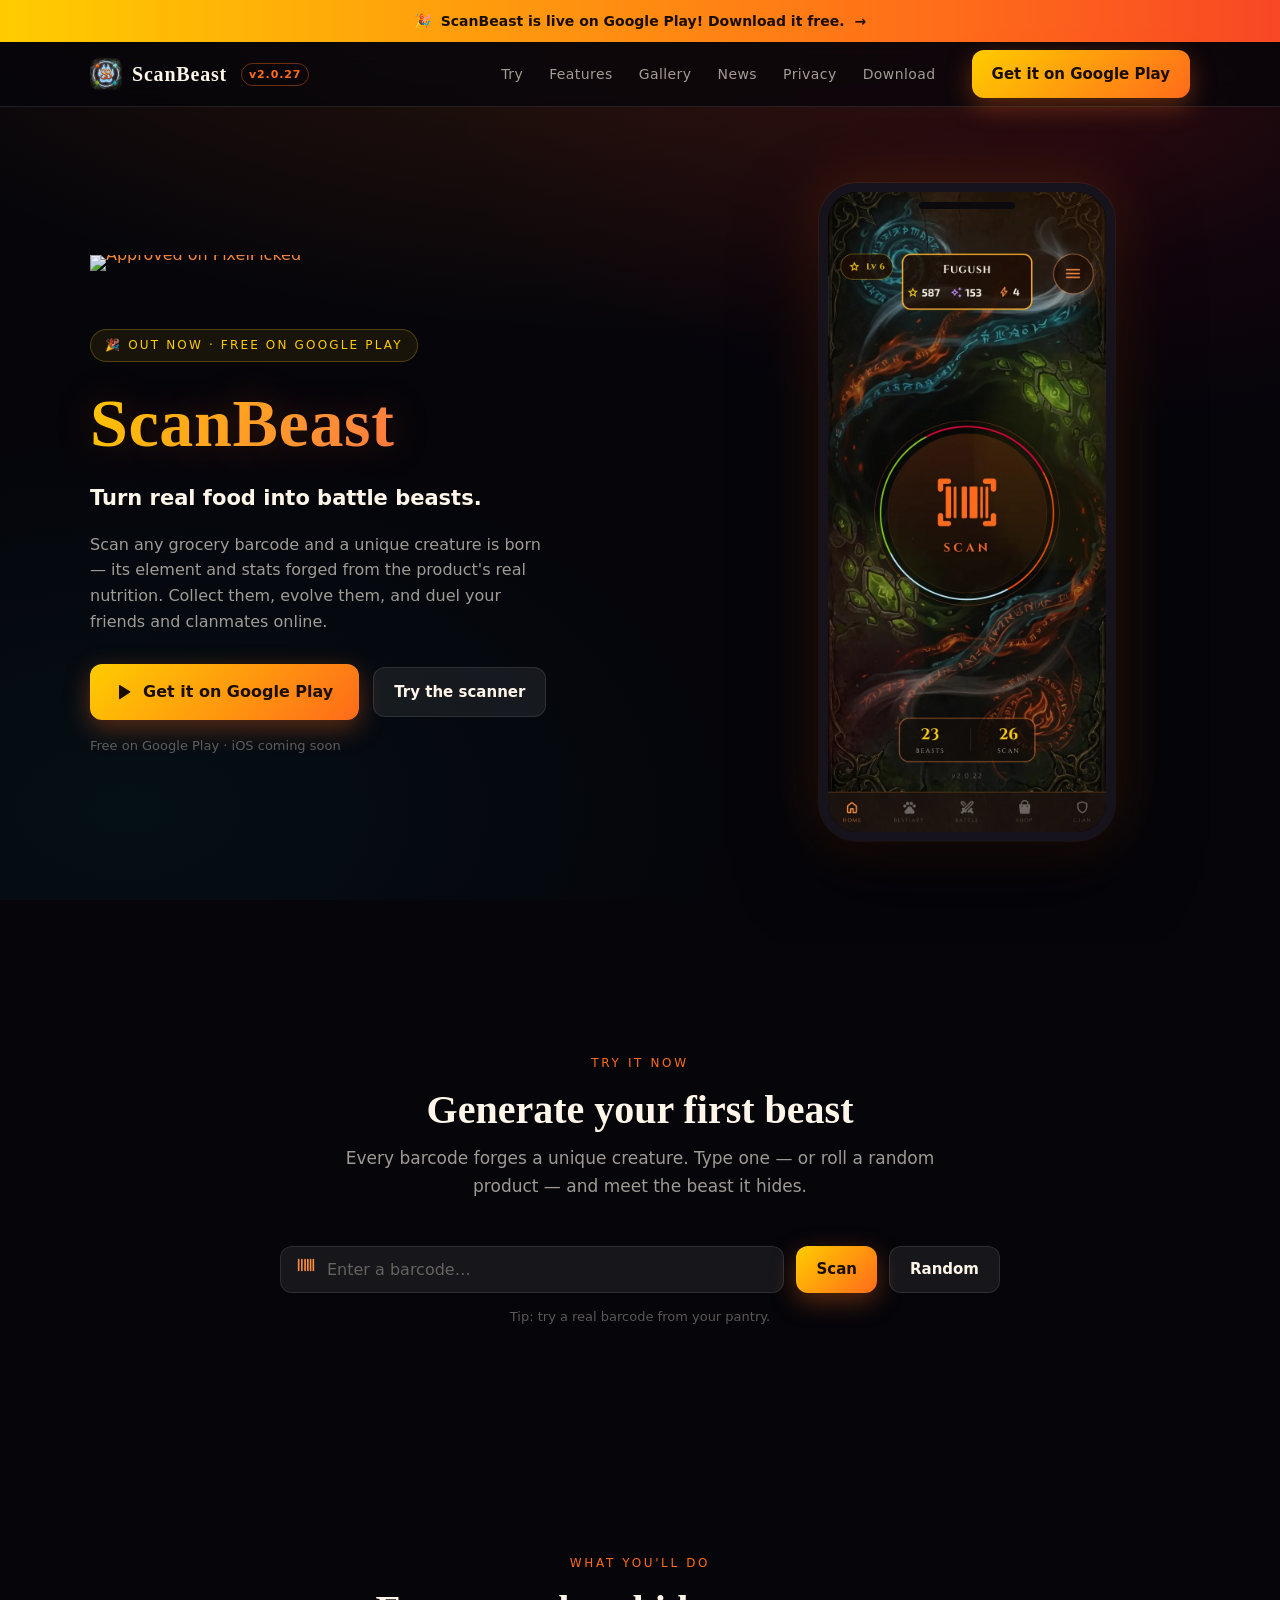
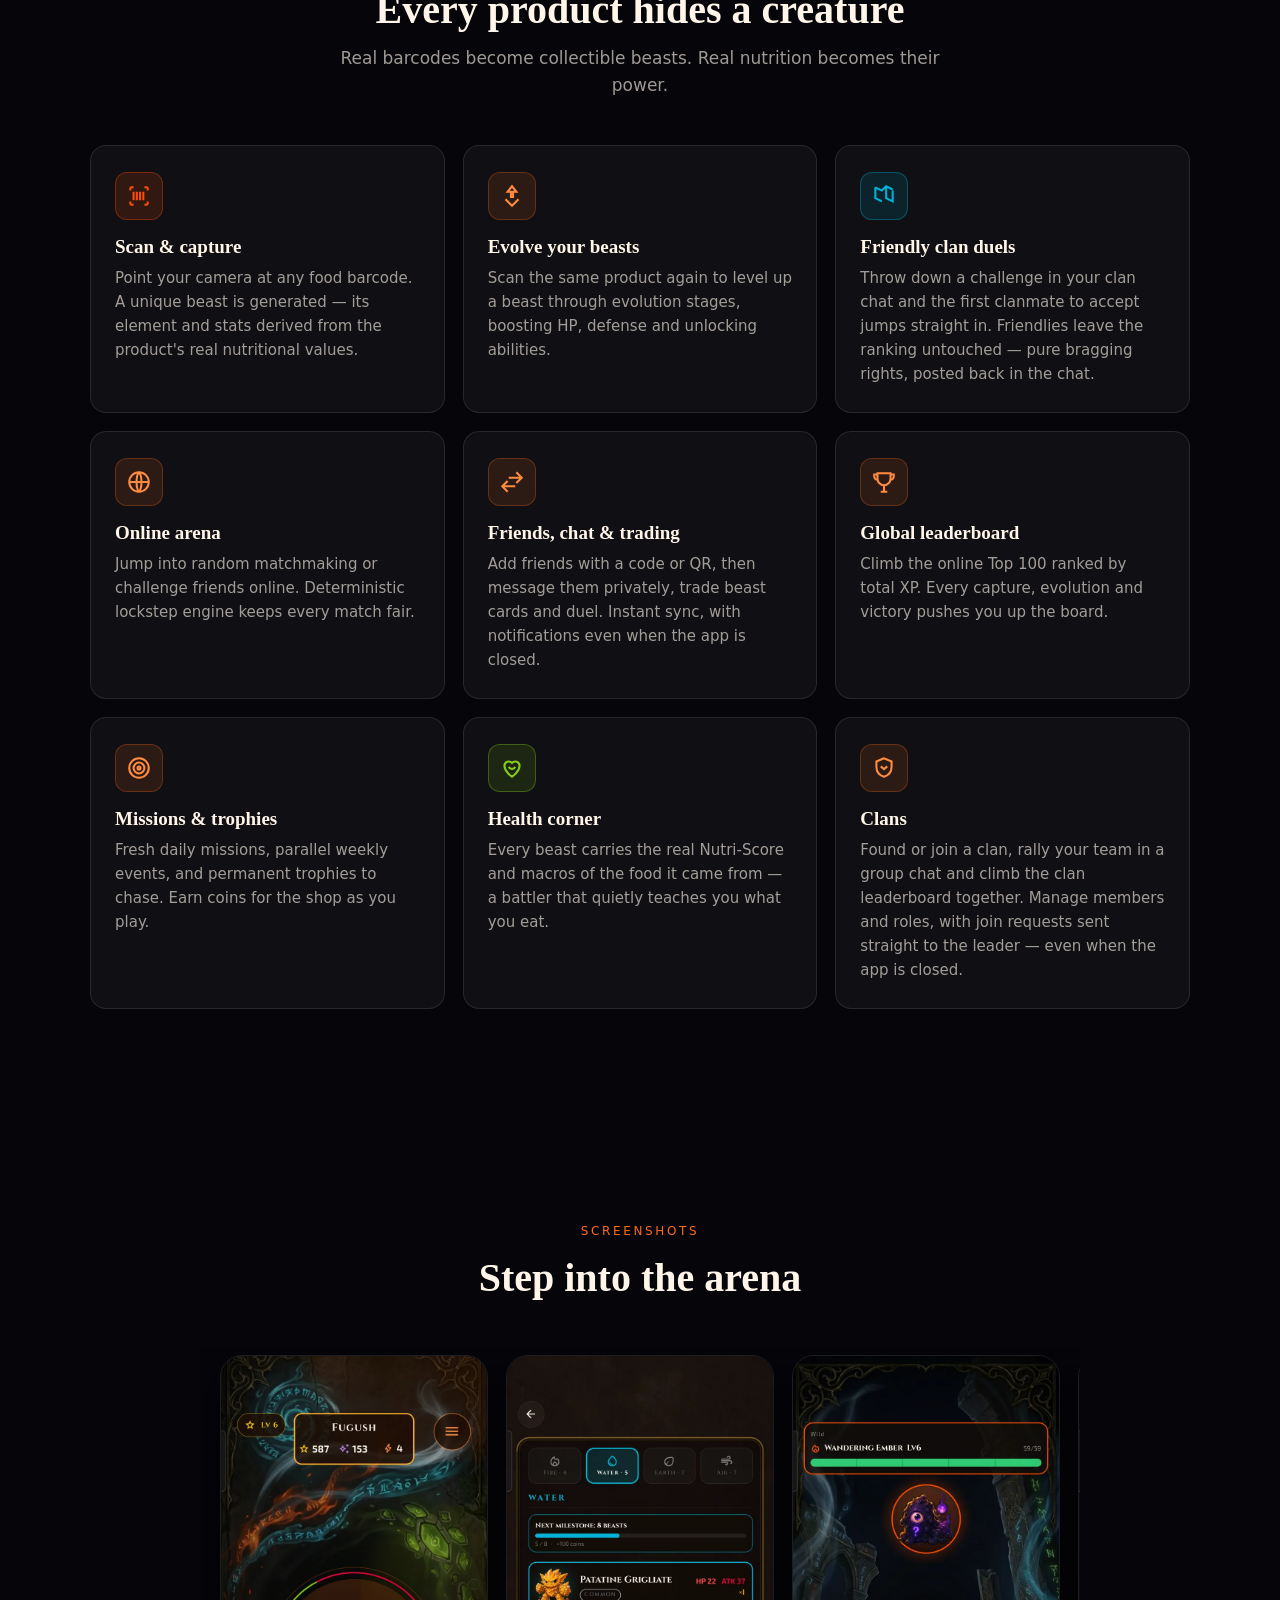
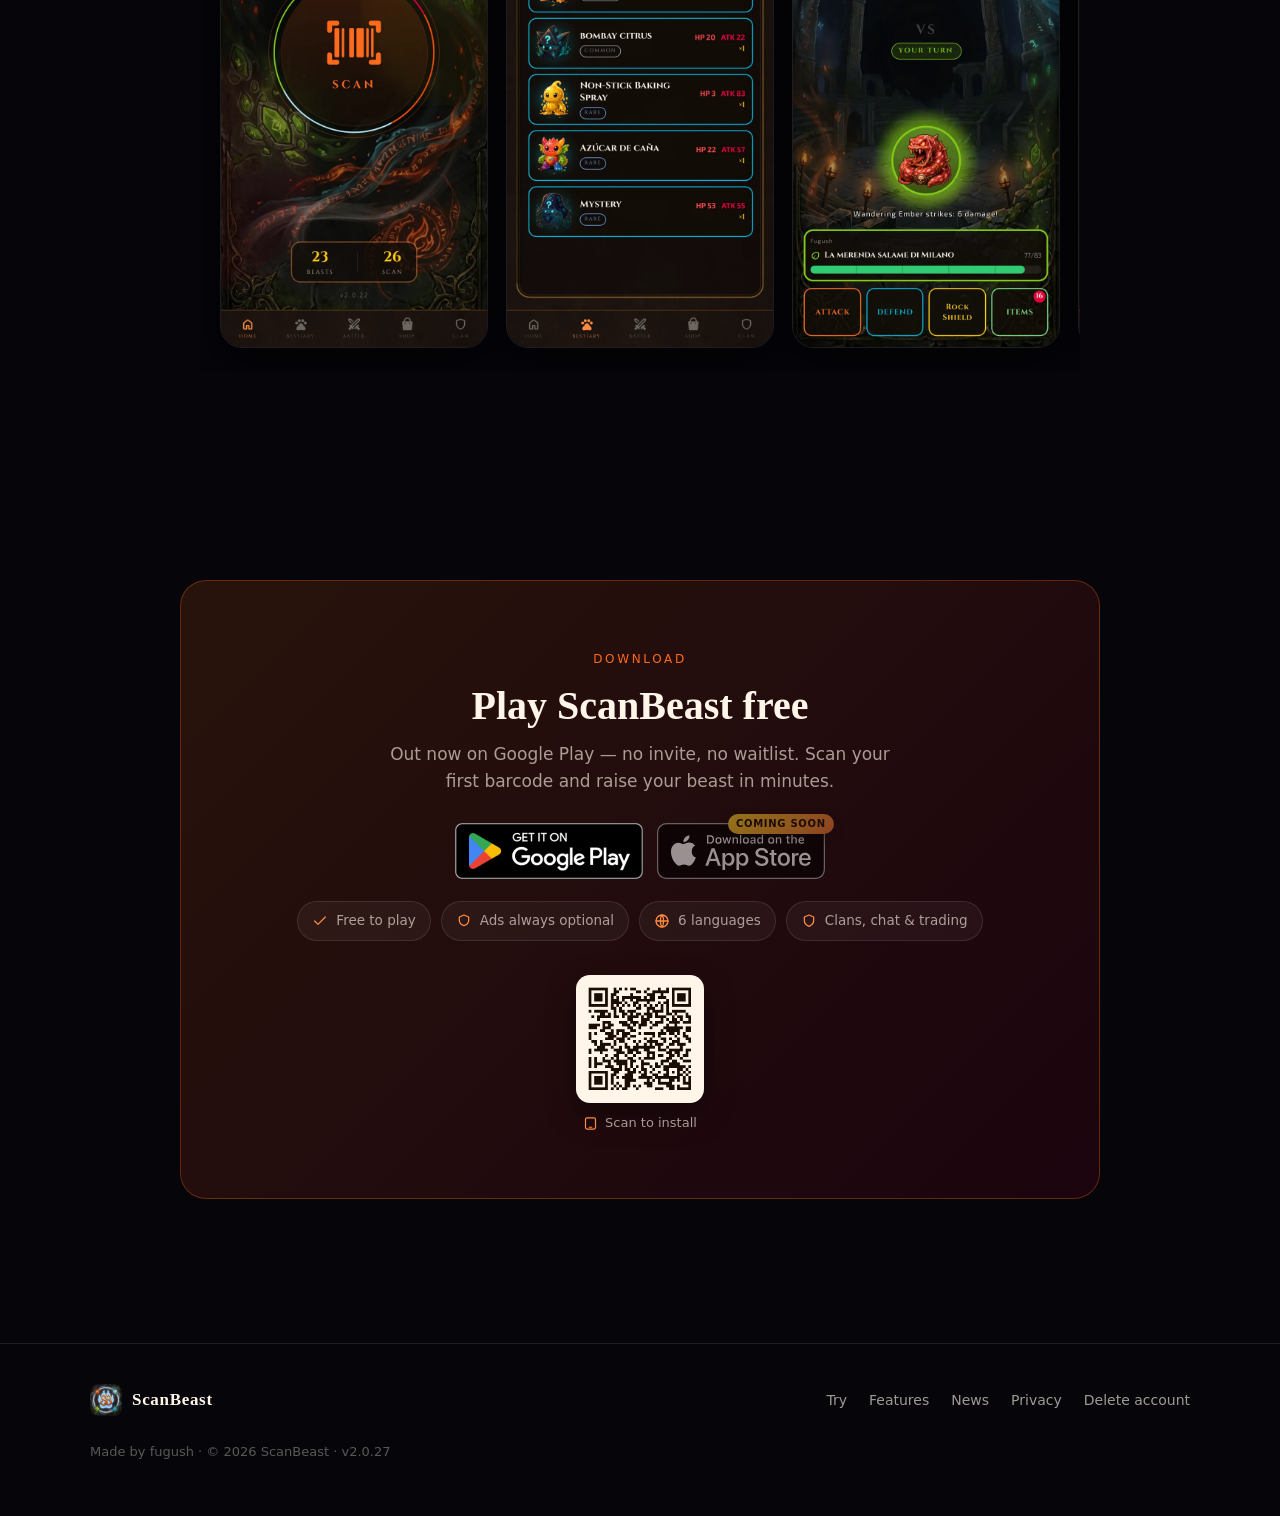
==== commit 5e7ffe04: "content(news): devlog for 2.0.26 and 2.0.27, bump site to v2.0.27 Two new posts: 2.0.26 (bigger grow" ====
--- a/index.html
+++ b/index.html
@@ -33,7 +33,7 @@
     <div class="container">
       <a class="brand" href="index.html">
         <img src="assets/img/logo.webp" alt="ScanBeast logo">
-        ScanBeast <span class="v">v2.0.25</span>
+        ScanBeast <span class="v">v2.0.27</span>
       </a>
       <nav class="nav" id="site-nav">
         <a href="#try">Try</a>
@@ -241,7 +241,7 @@
         <a href="privacy.html">Privacy</a>
         <a href="delete-account.html">Delete account</a>
       </nav>
-      <p class="copy">Made by fugush · © 2026 ScanBeast · v2.0.25</p>
+      <p class="copy">Made by fugush · © 2026 ScanBeast · v2.0.27</p>
     </div>
   </footer>
 
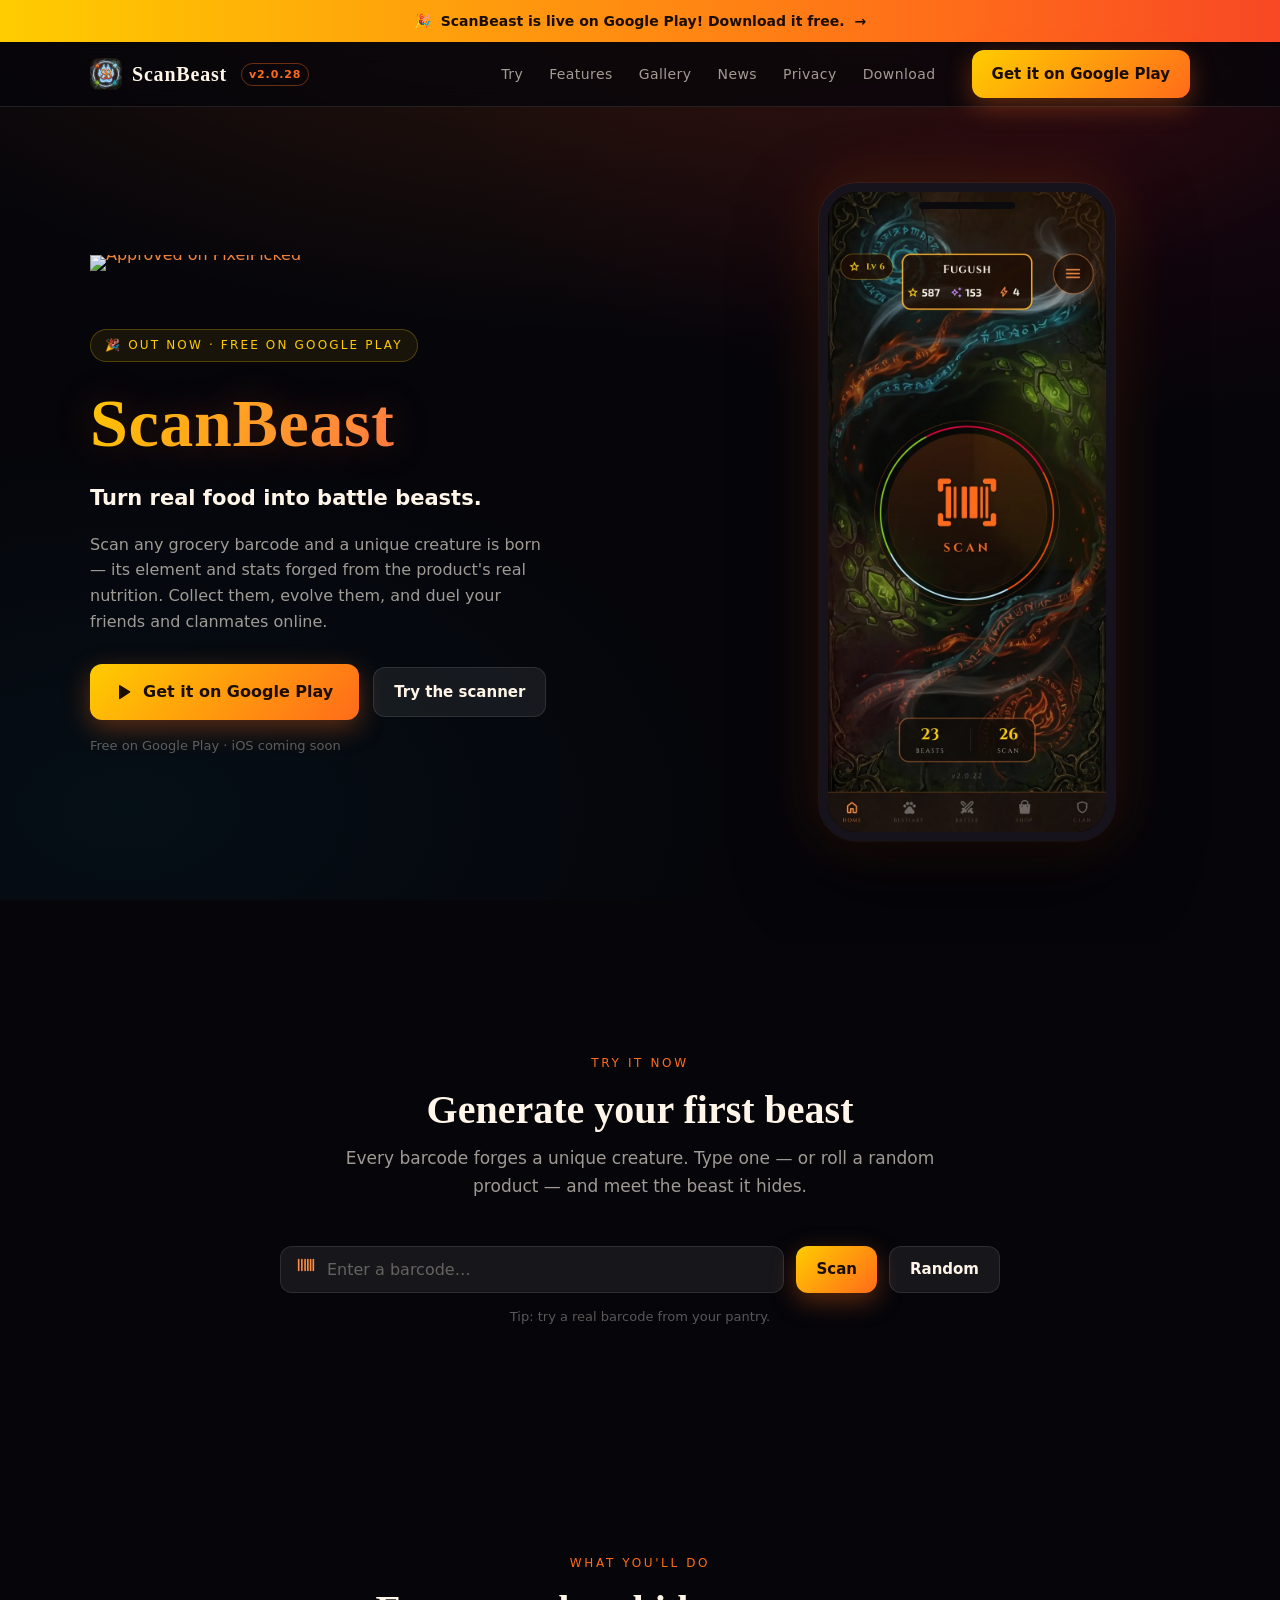
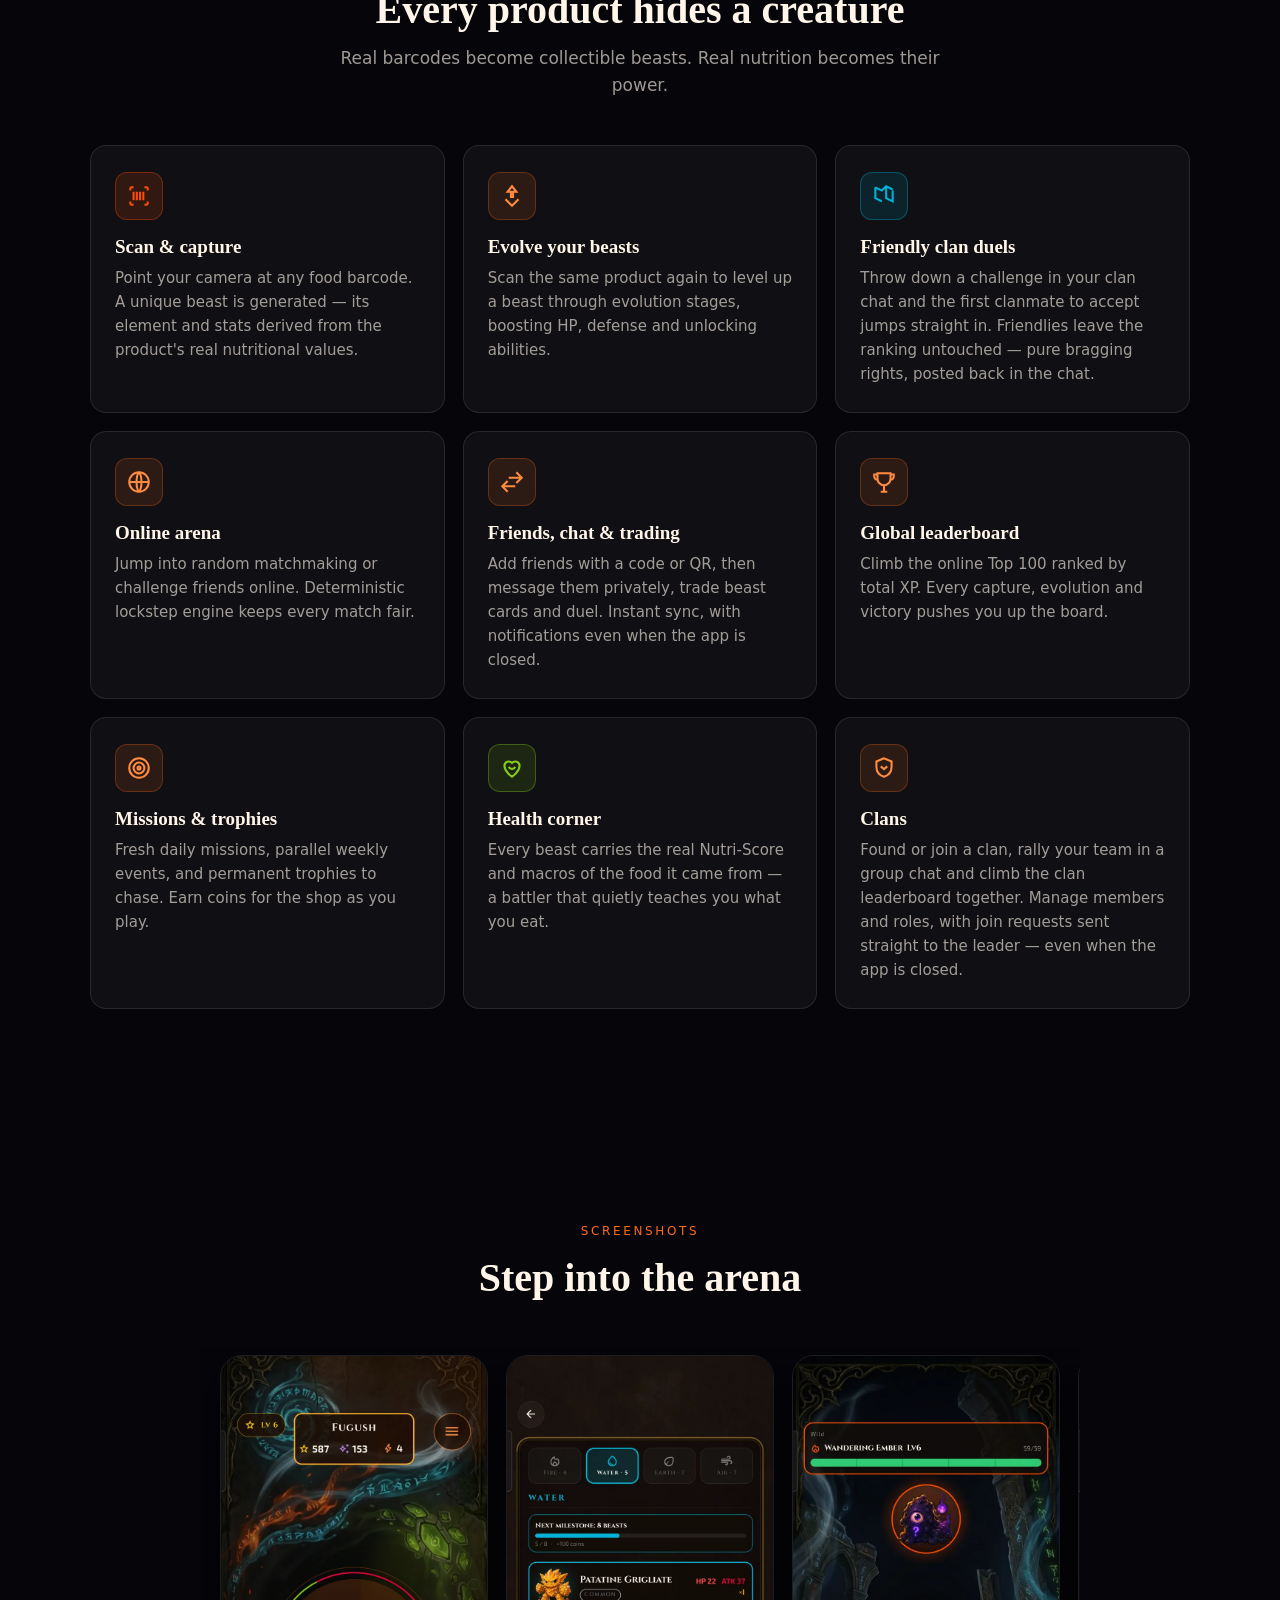
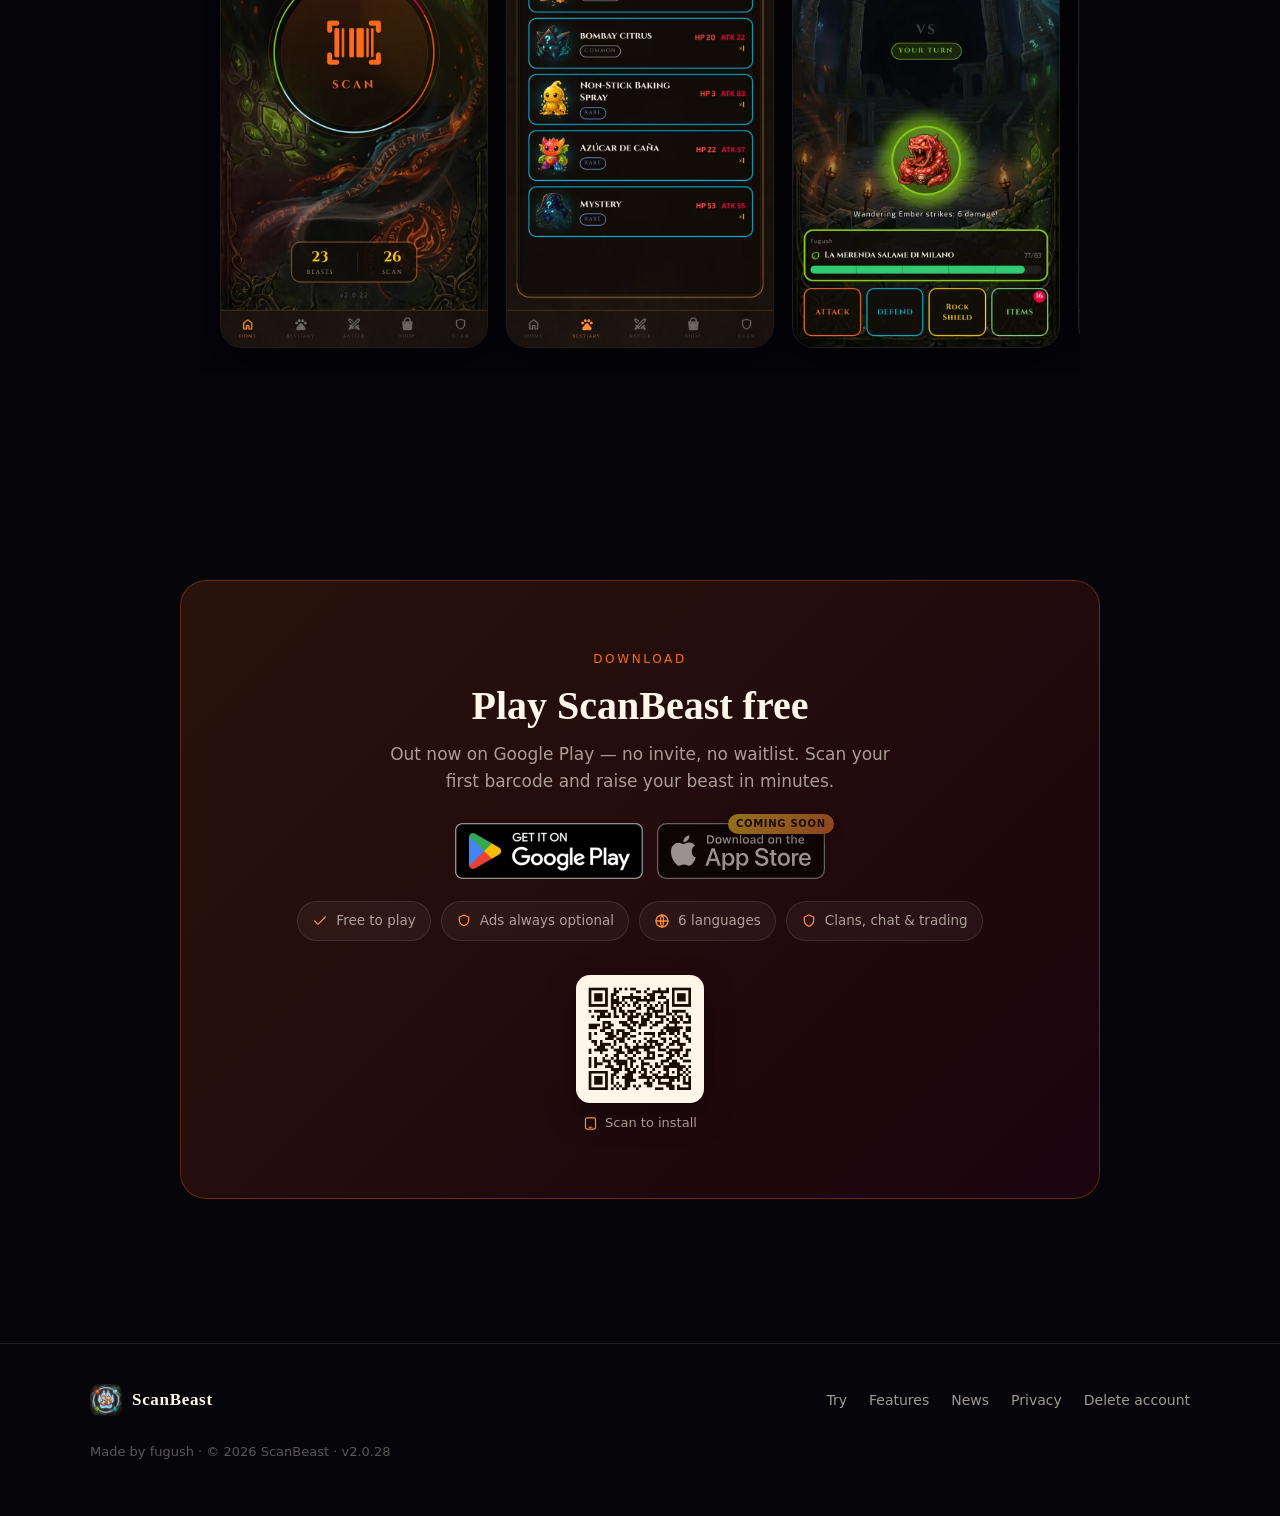
==== commit e434324a: "content(news): 2.0.28 devlog (creator badge), drop skipped 2.0.27, bump to v2.0.28 2.0.27 was never " ====
--- a/index.html
+++ b/index.html
@@ -33,7 +33,7 @@
     <div class="container">
       <a class="brand" href="index.html">
         <img src="assets/img/logo.webp" alt="ScanBeast logo">
-        ScanBeast <span class="v">v2.0.27</span>
+        ScanBeast <span class="v">v2.0.28</span>
       </a>
       <nav class="nav" id="site-nav">
         <a href="#try">Try</a>
@@ -241,7 +241,7 @@
         <a href="privacy.html">Privacy</a>
         <a href="delete-account.html">Delete account</a>
       </nav>
-      <p class="copy">Made by fugush · © 2026 ScanBeast · v2.0.27</p>
+      <p class="copy">Made by fugush · © 2026 ScanBeast · v2.0.28</p>
     </div>
   </footer>
 
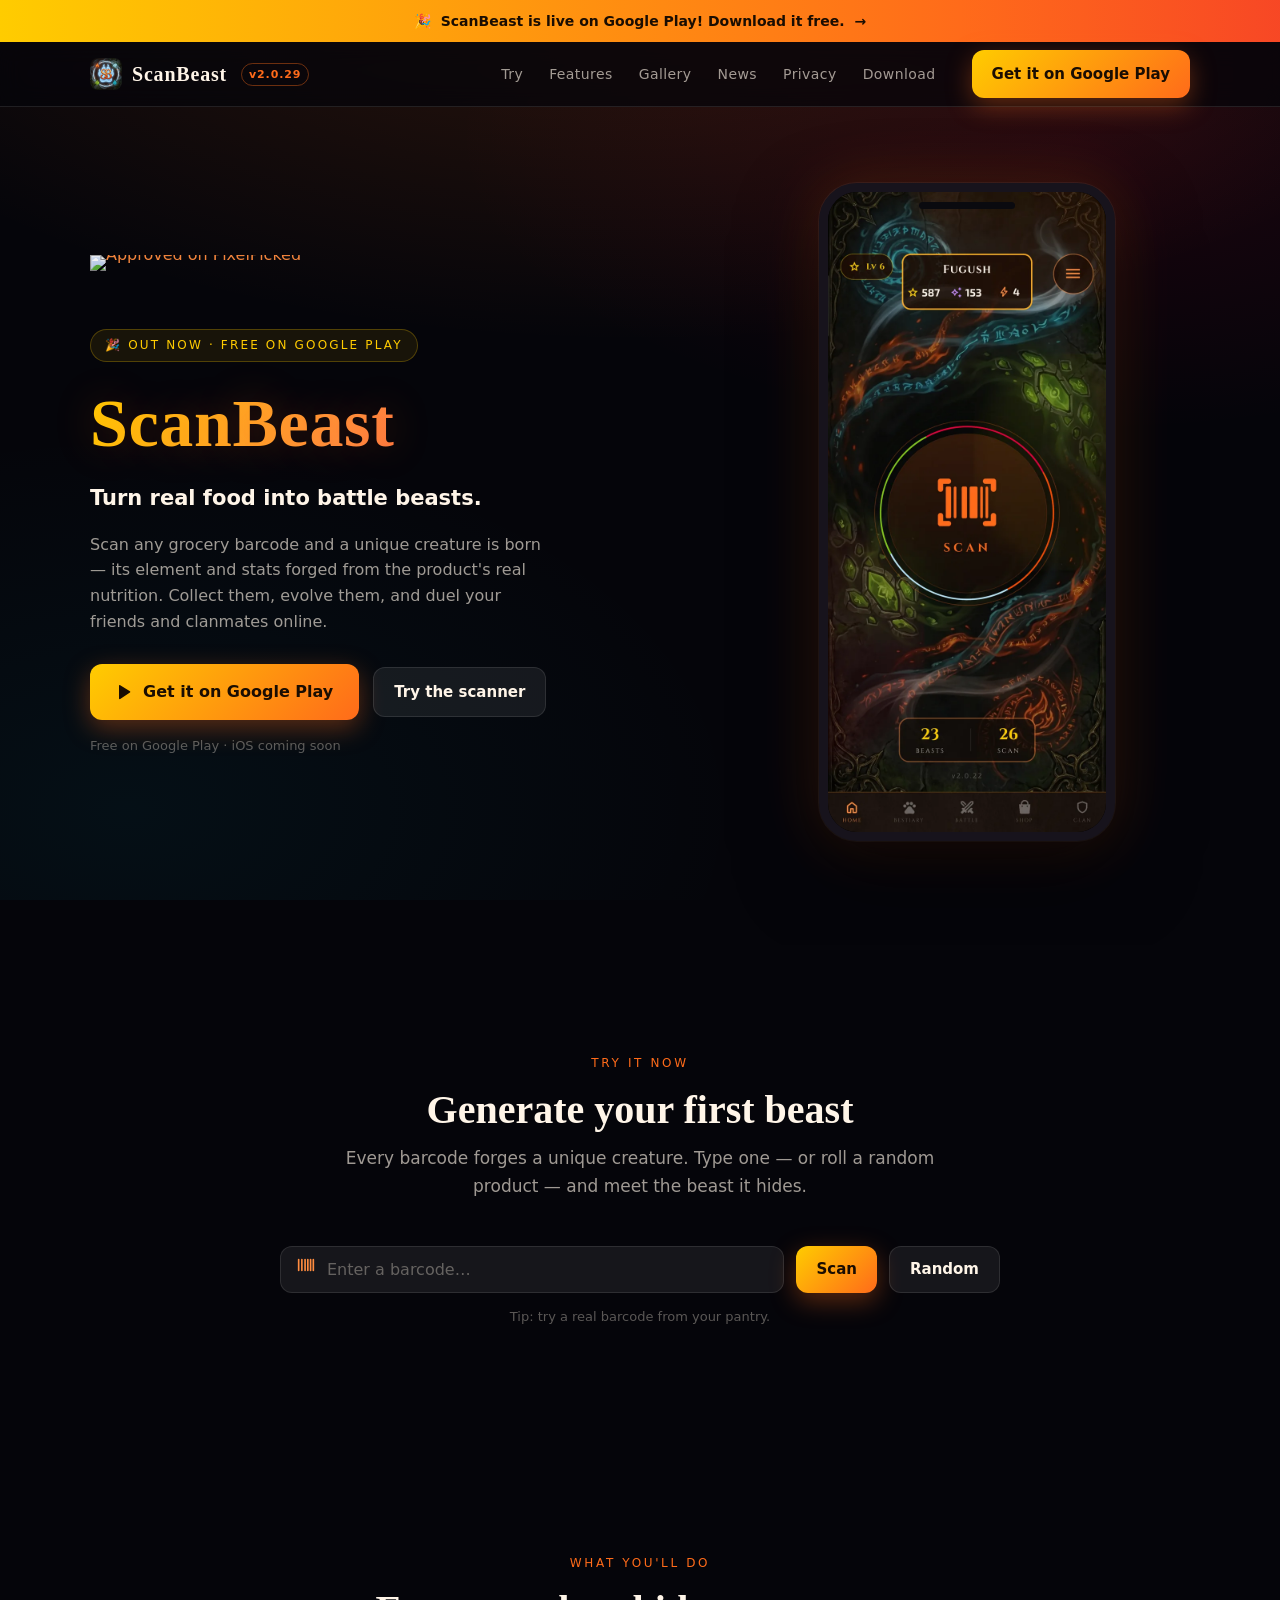
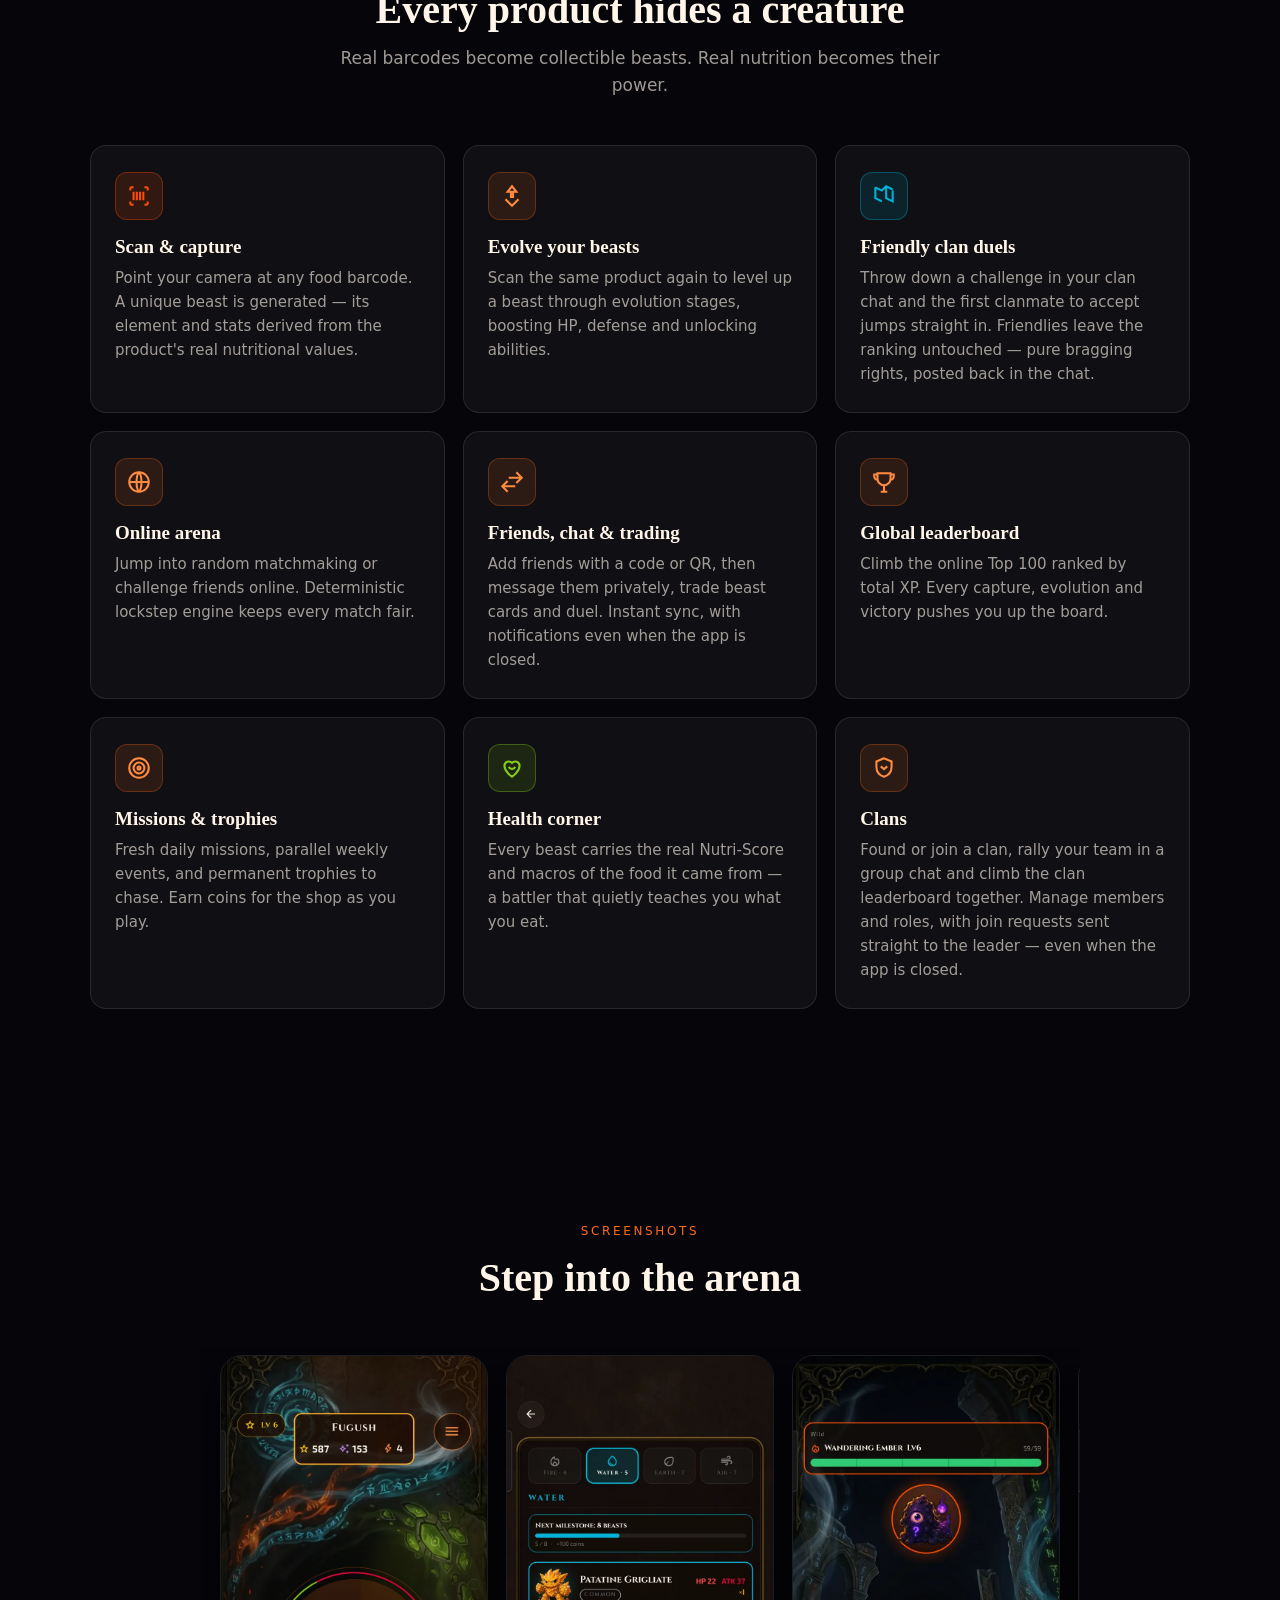
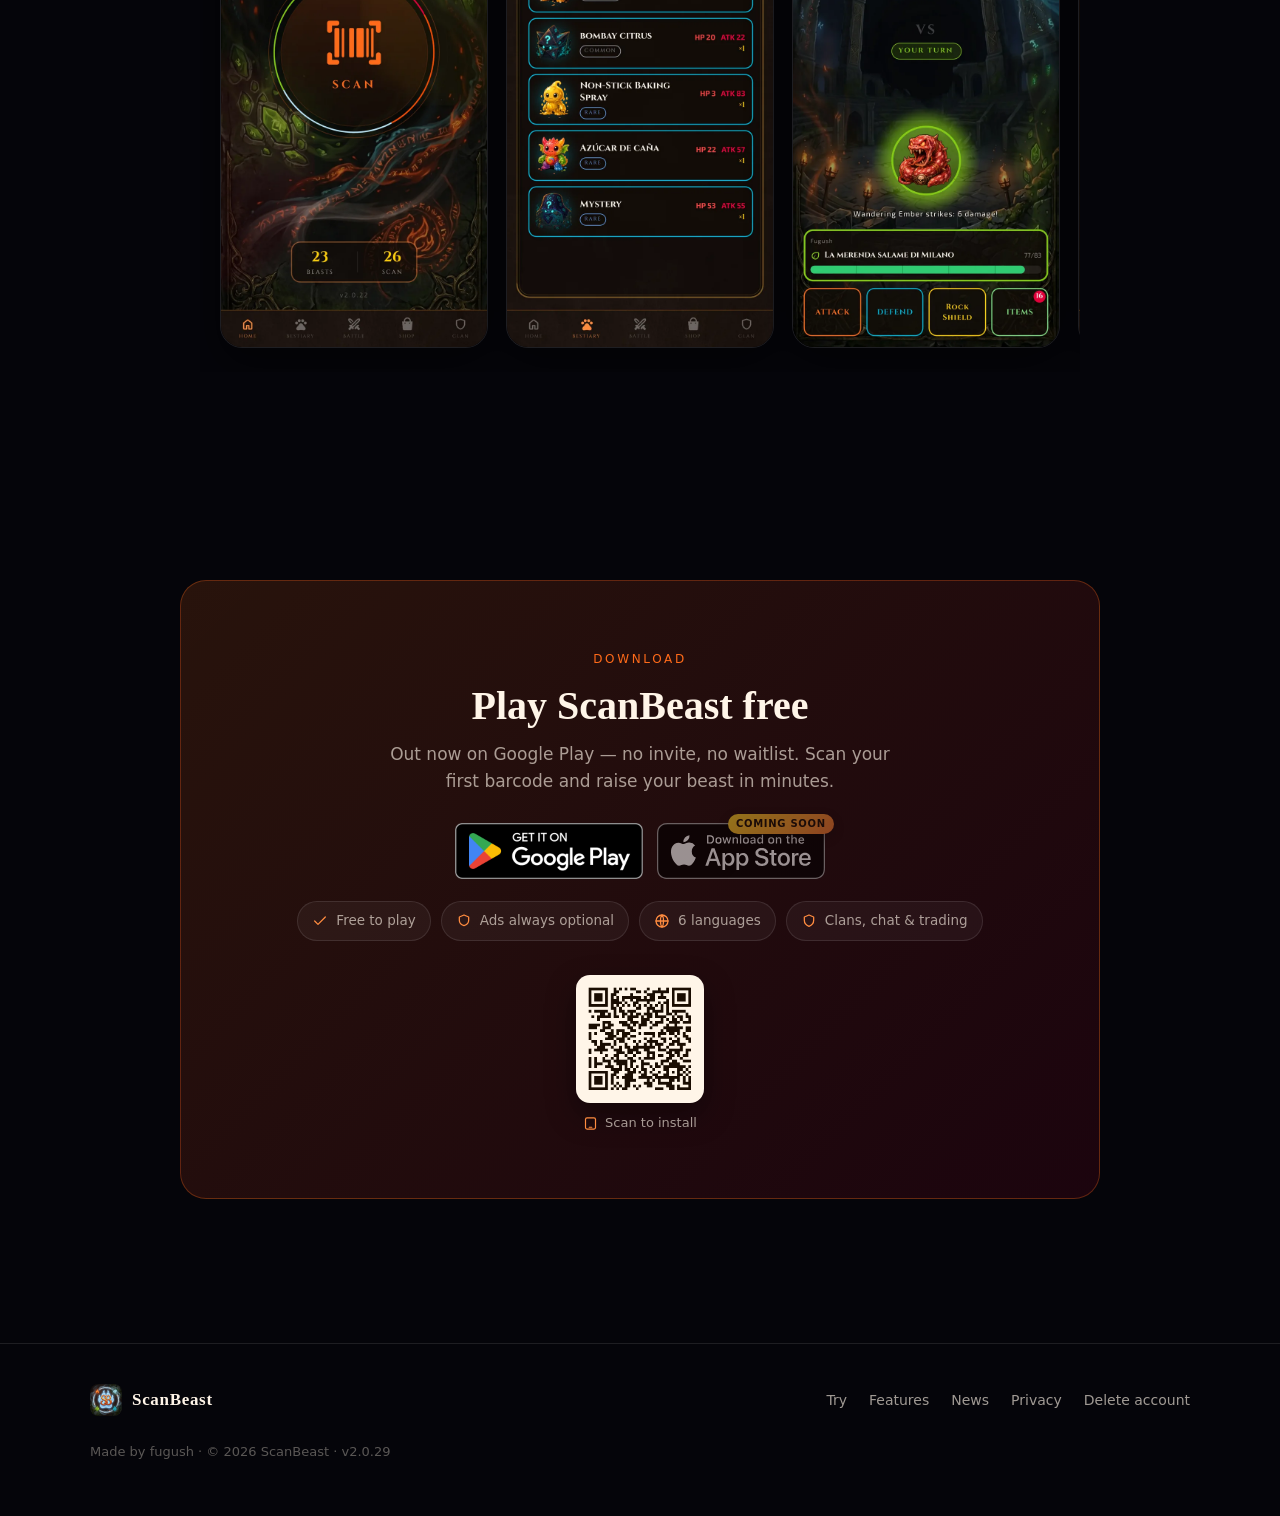
==== commit 1c9cdc36: "chore(site): update to 2.0.29 and add creator badge fix devlog" ====
--- a/index.html
+++ b/index.html
@@ -33,7 +33,7 @@
     <div class="container">
       <a class="brand" href="index.html">
         <img src="assets/img/logo.webp" alt="ScanBeast logo">
-        ScanBeast <span class="v">v2.0.28</span>
+        ScanBeast <span class="v">v2.0.29</span>
       </a>
       <nav class="nav" id="site-nav">
         <a href="#try">Try</a>
@@ -241,7 +241,7 @@
         <a href="privacy.html">Privacy</a>
         <a href="delete-account.html">Delete account</a>
       </nav>
-      <p class="copy">Made by fugush · © 2026 ScanBeast · v2.0.28</p>
+      <p class="copy">Made by fugush · © 2026 ScanBeast · v2.0.29</p>
     </div>
   </footer>
 
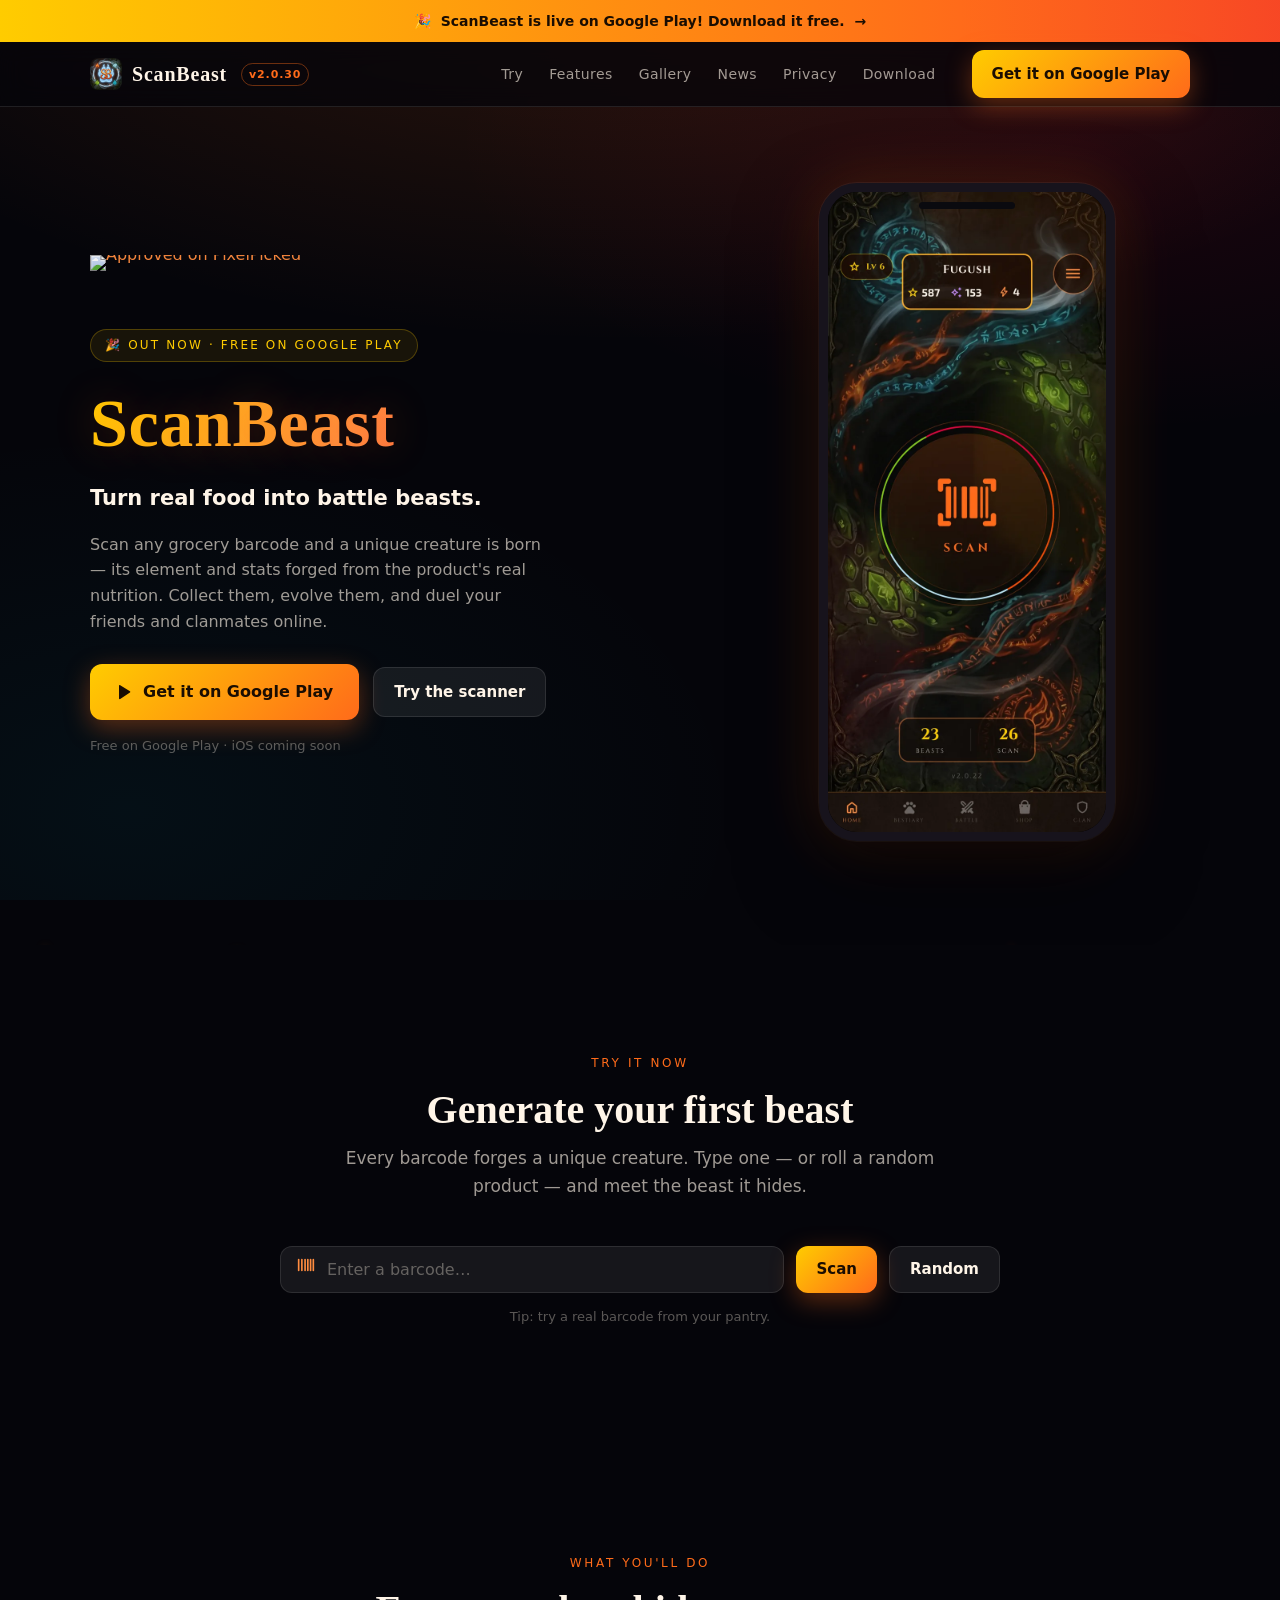
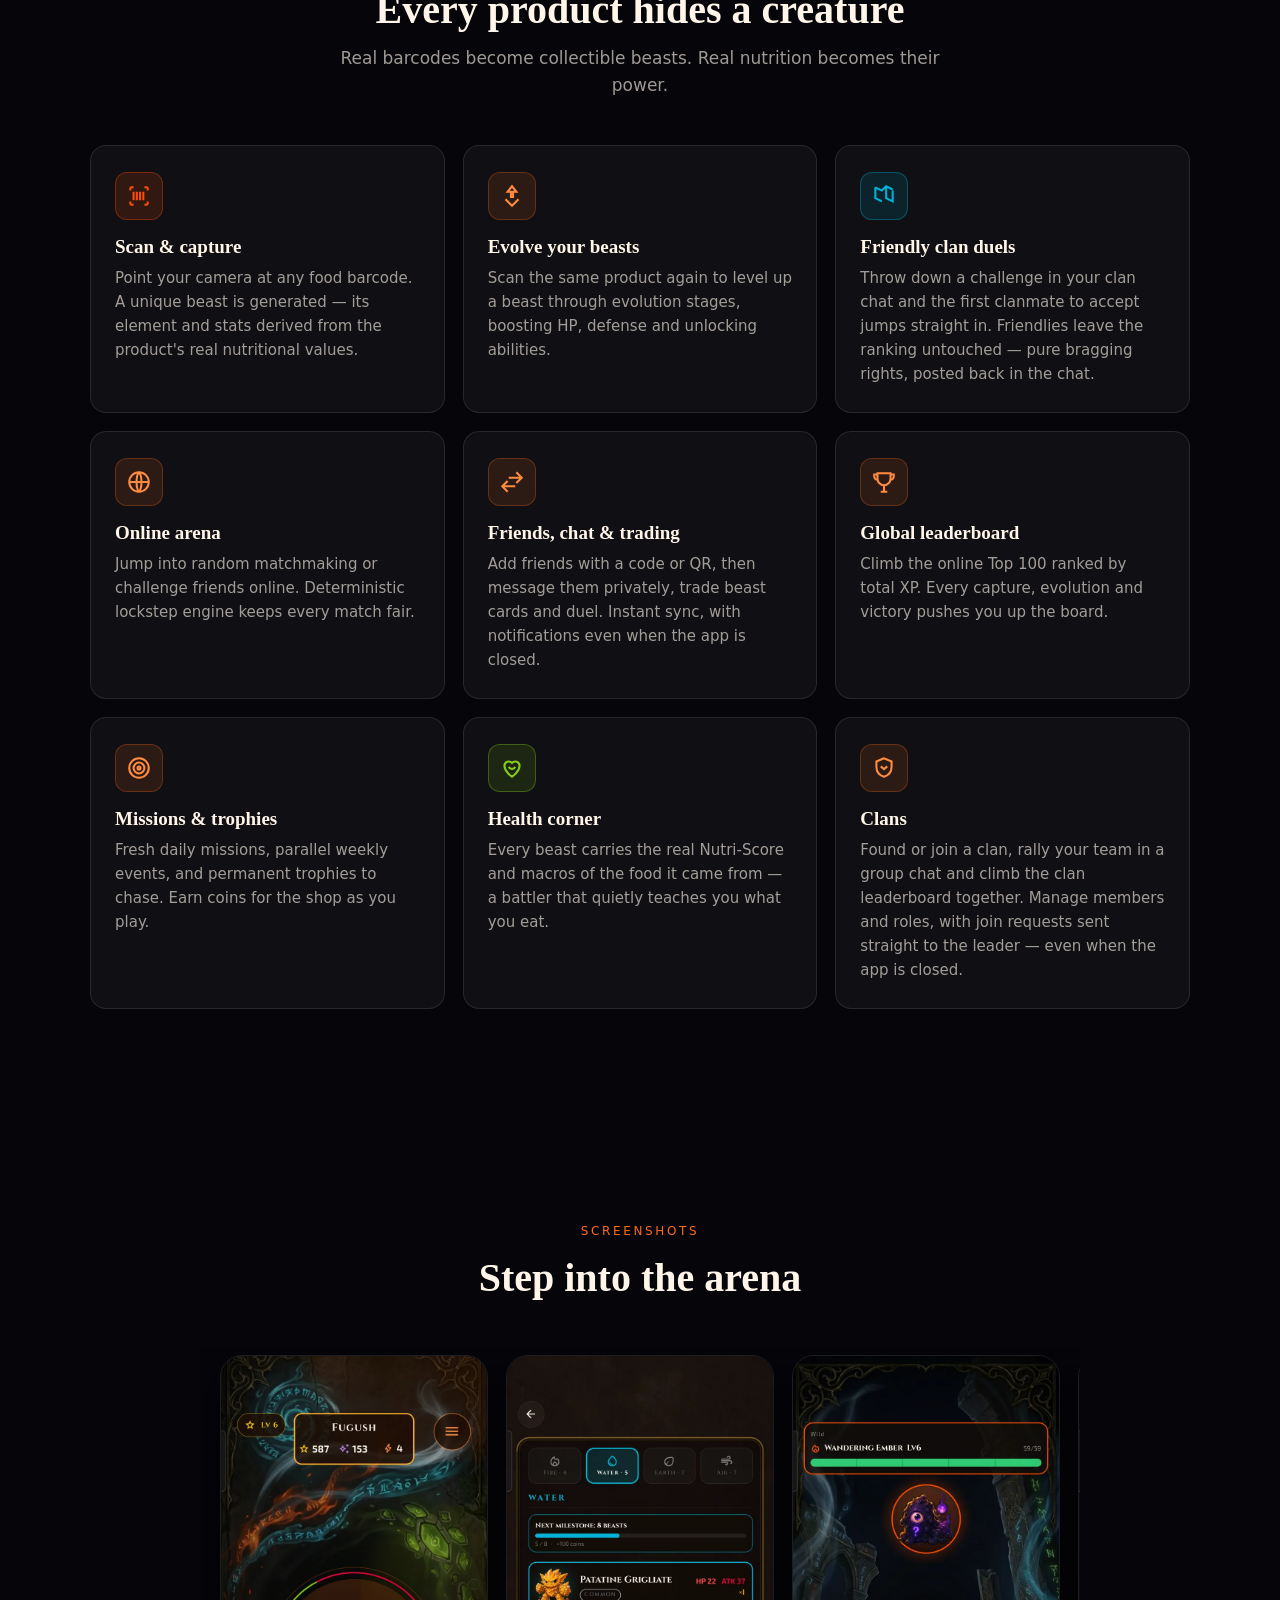
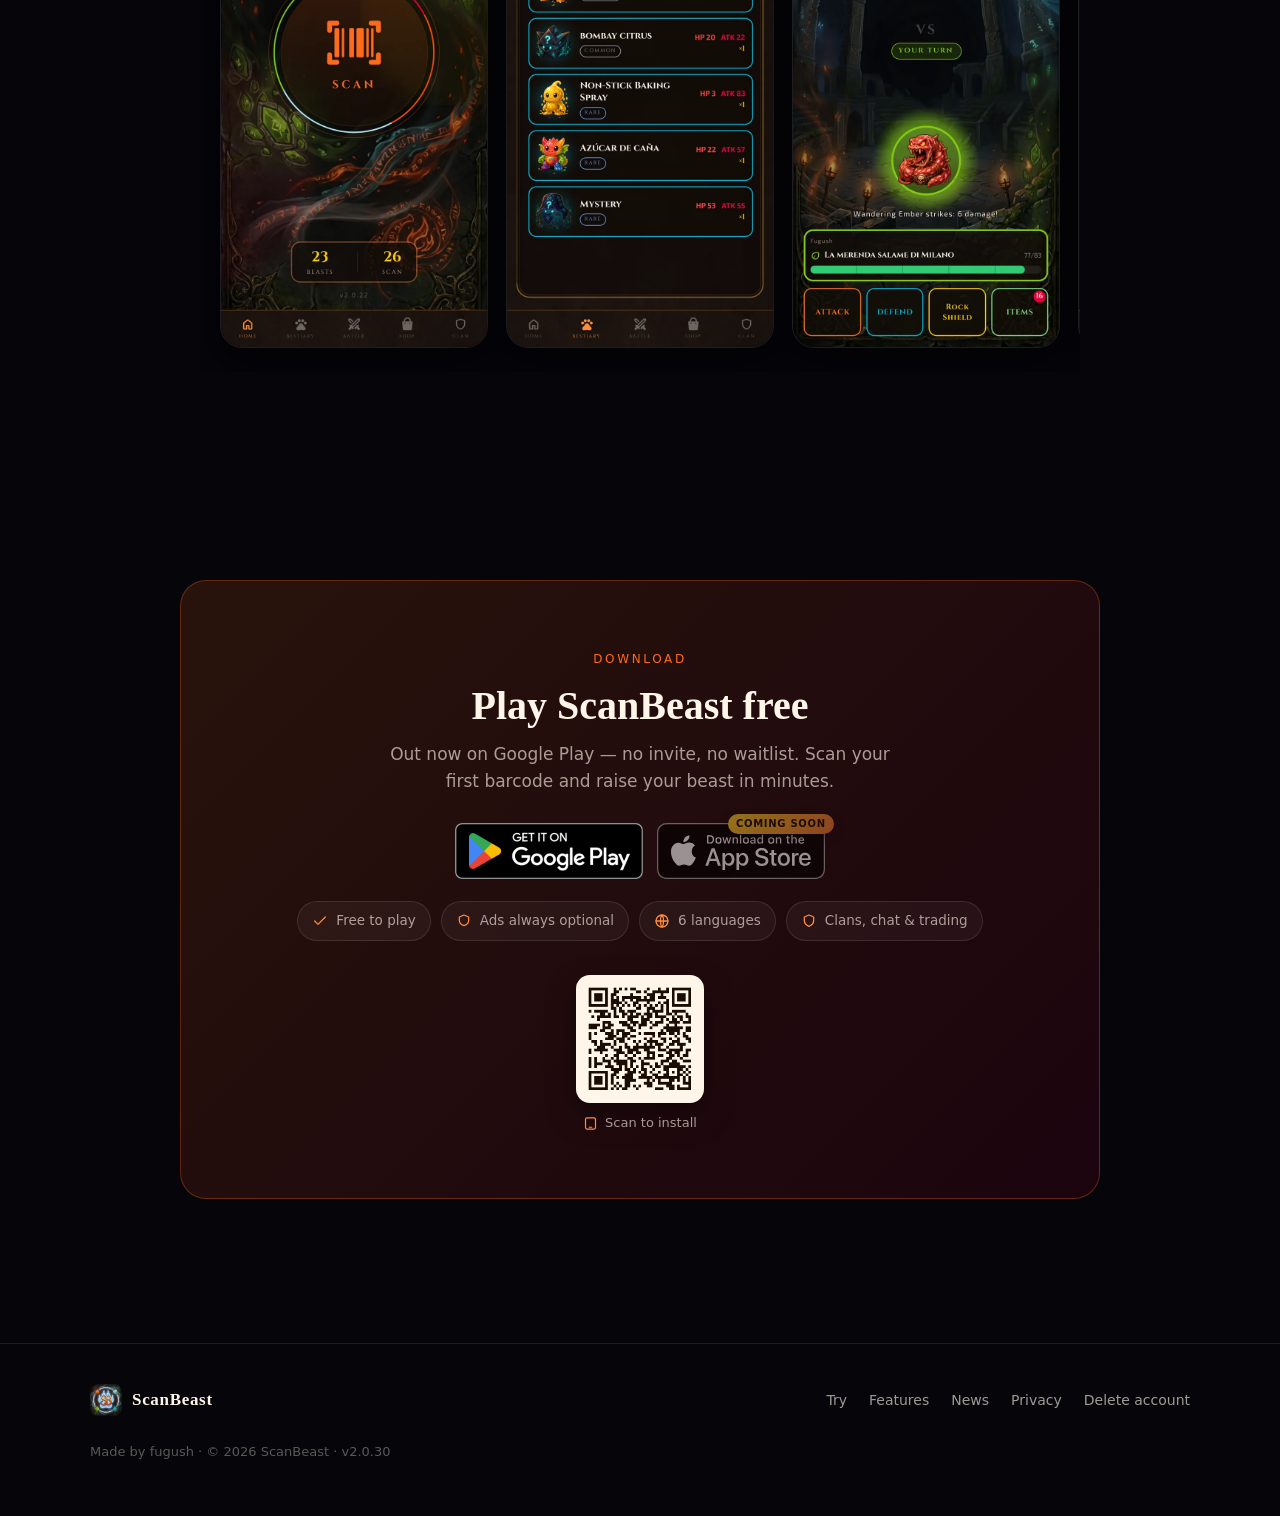
==== commit 9b8ff787: "chore(site): update to 2.0.30 and add creator messages devlog" ====
--- a/index.html
+++ b/index.html
@@ -33,7 +33,7 @@
     <div class="container">
       <a class="brand" href="index.html">
         <img src="assets/img/logo.webp" alt="ScanBeast logo">
-        ScanBeast <span class="v">v2.0.29</span>
+        ScanBeast <span class="v">v2.0.30</span>
       </a>
       <nav class="nav" id="site-nav">
         <a href="#try">Try</a>
@@ -241,7 +241,7 @@
         <a href="privacy.html">Privacy</a>
         <a href="delete-account.html">Delete account</a>
       </nav>
-      <p class="copy">Made by fugush · © 2026 ScanBeast · v2.0.29</p>
+      <p class="copy">Made by fugush · © 2026 ScanBeast · v2.0.30</p>
     </div>
   </footer>
 
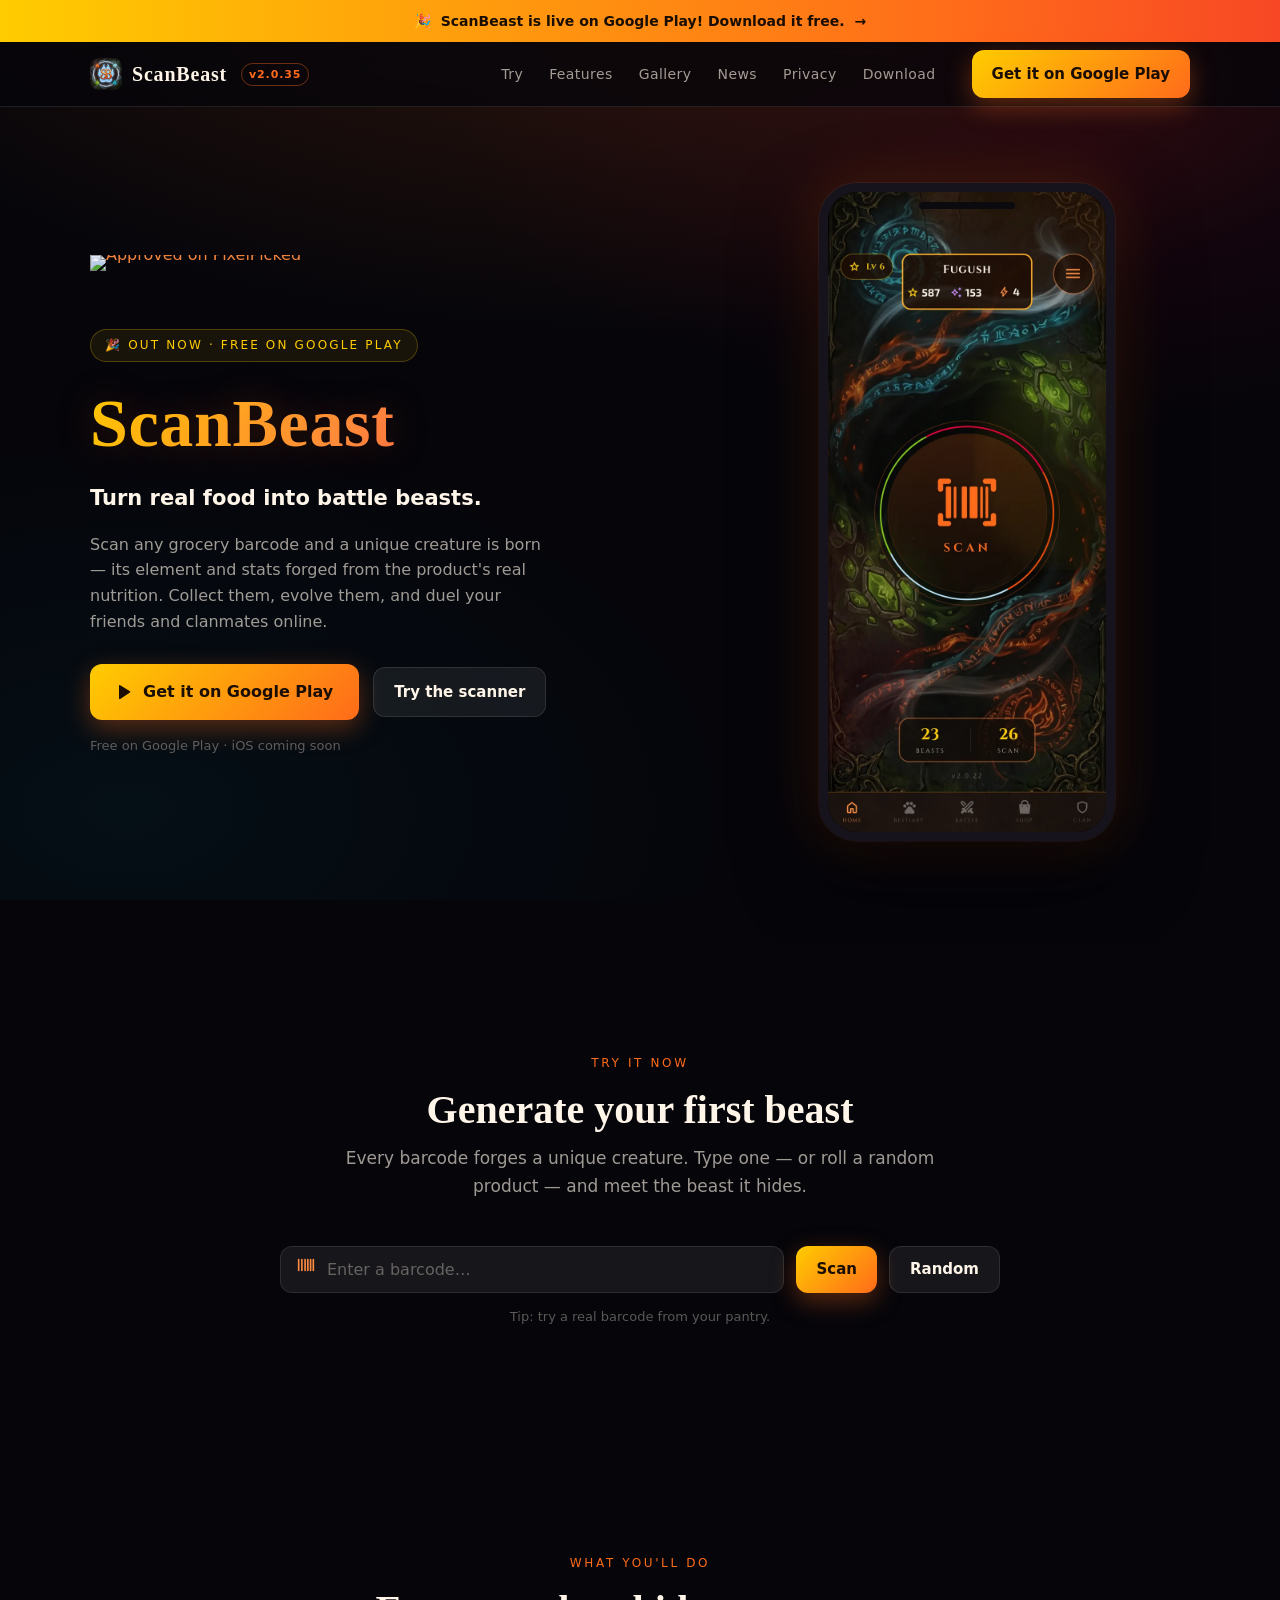
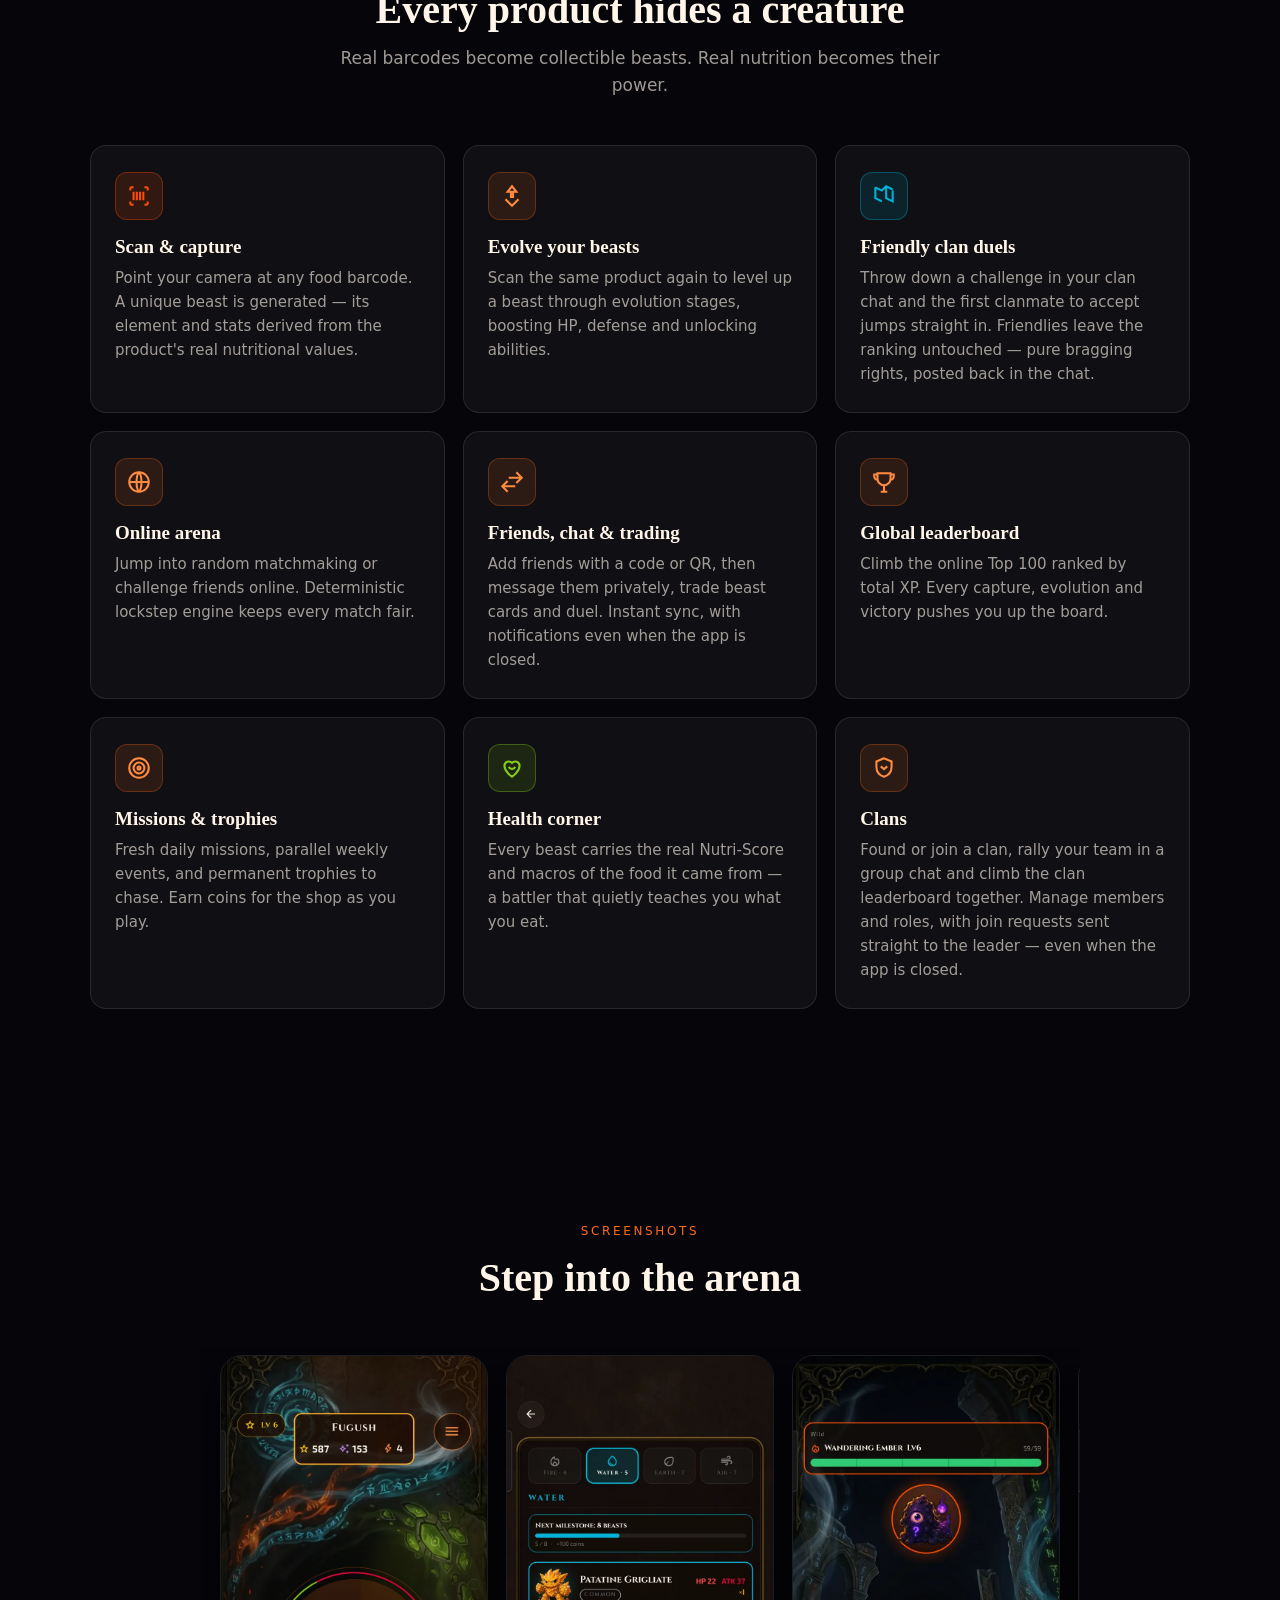
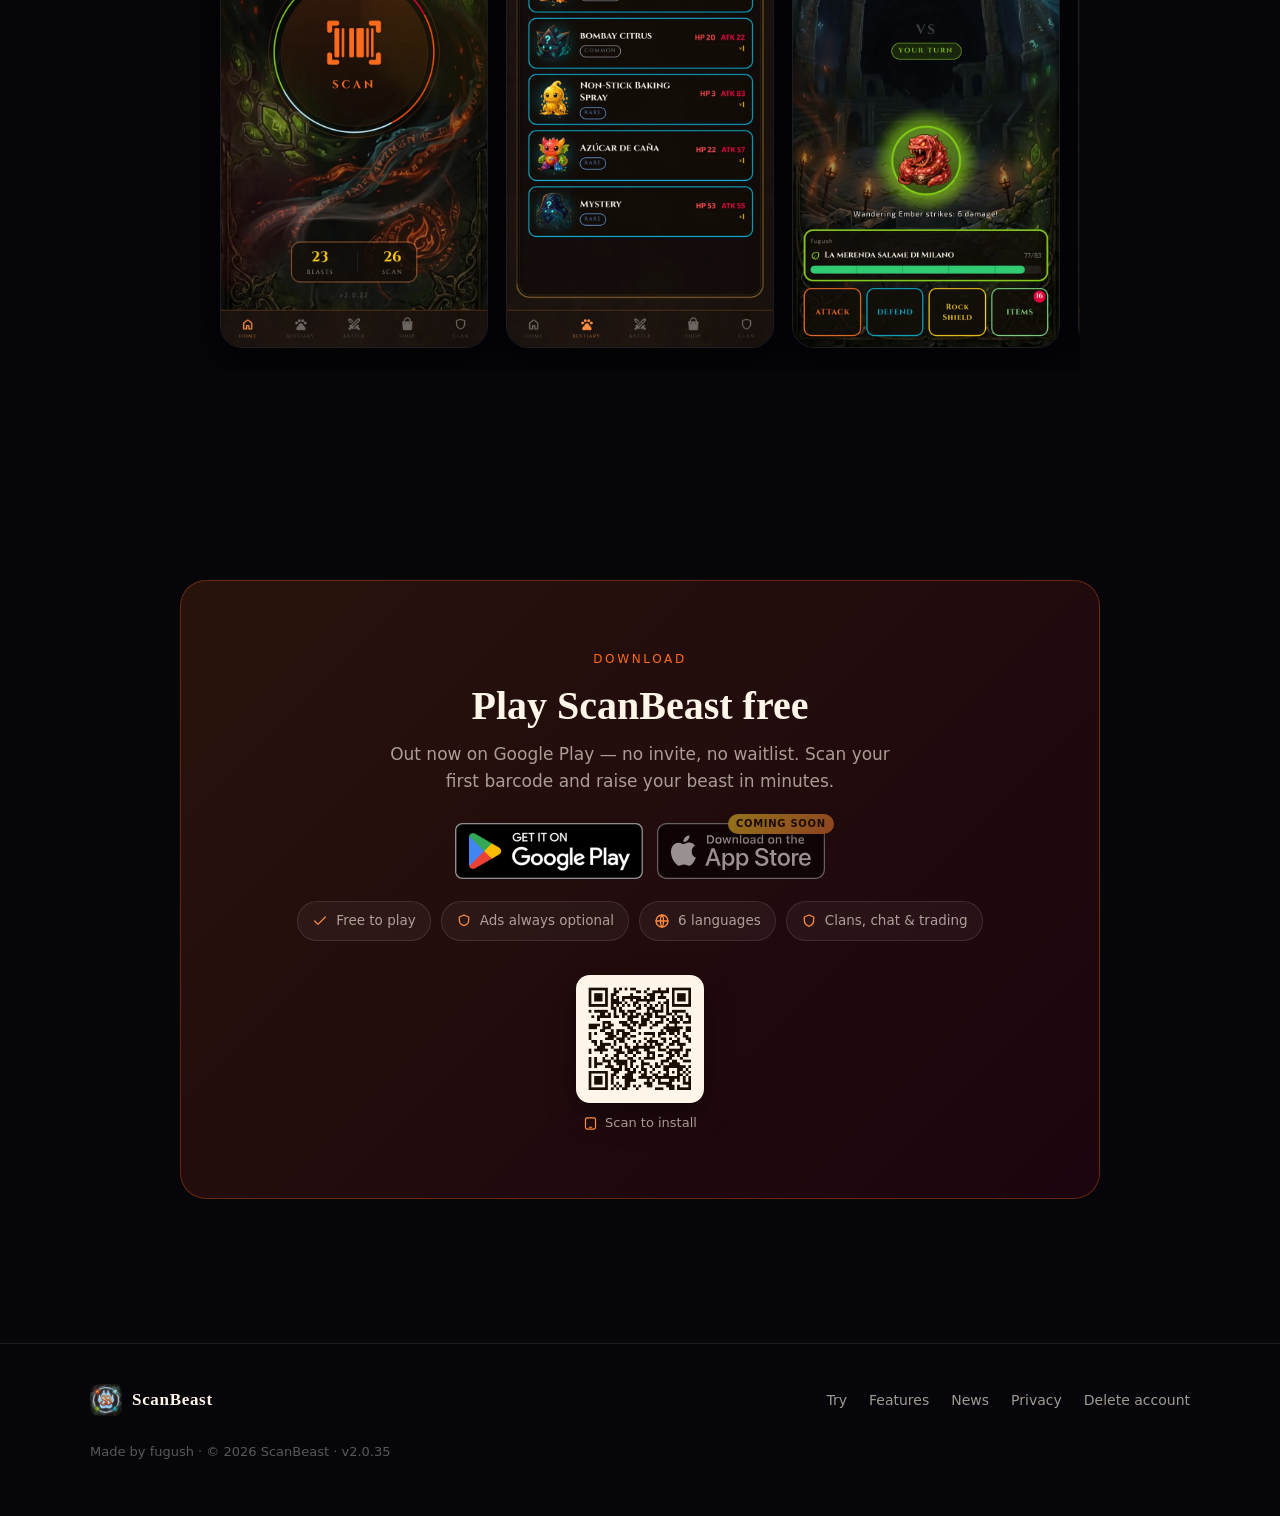
==== commit a6b3eeb5: "chore(site): update to 2.0.35 and add battle stats devlog" ====
--- a/index.html
+++ b/index.html
@@ -33,7 +33,7 @@
     <div class="container">
       <a class="brand" href="index.html">
         <img src="assets/img/logo.webp" alt="ScanBeast logo">
-        ScanBeast <span class="v">v2.0.30</span>
+        ScanBeast <span class="v">v2.0.35</span>
       </a>
       <nav class="nav" id="site-nav">
         <a href="#try">Try</a>
@@ -241,7 +241,7 @@
         <a href="privacy.html">Privacy</a>
         <a href="delete-account.html">Delete account</a>
       </nav>
-      <p class="copy">Made by fugush · © 2026 ScanBeast · v2.0.30</p>
+      <p class="copy">Made by fugush · © 2026 ScanBeast · v2.0.35</p>
     </div>
   </footer>
 
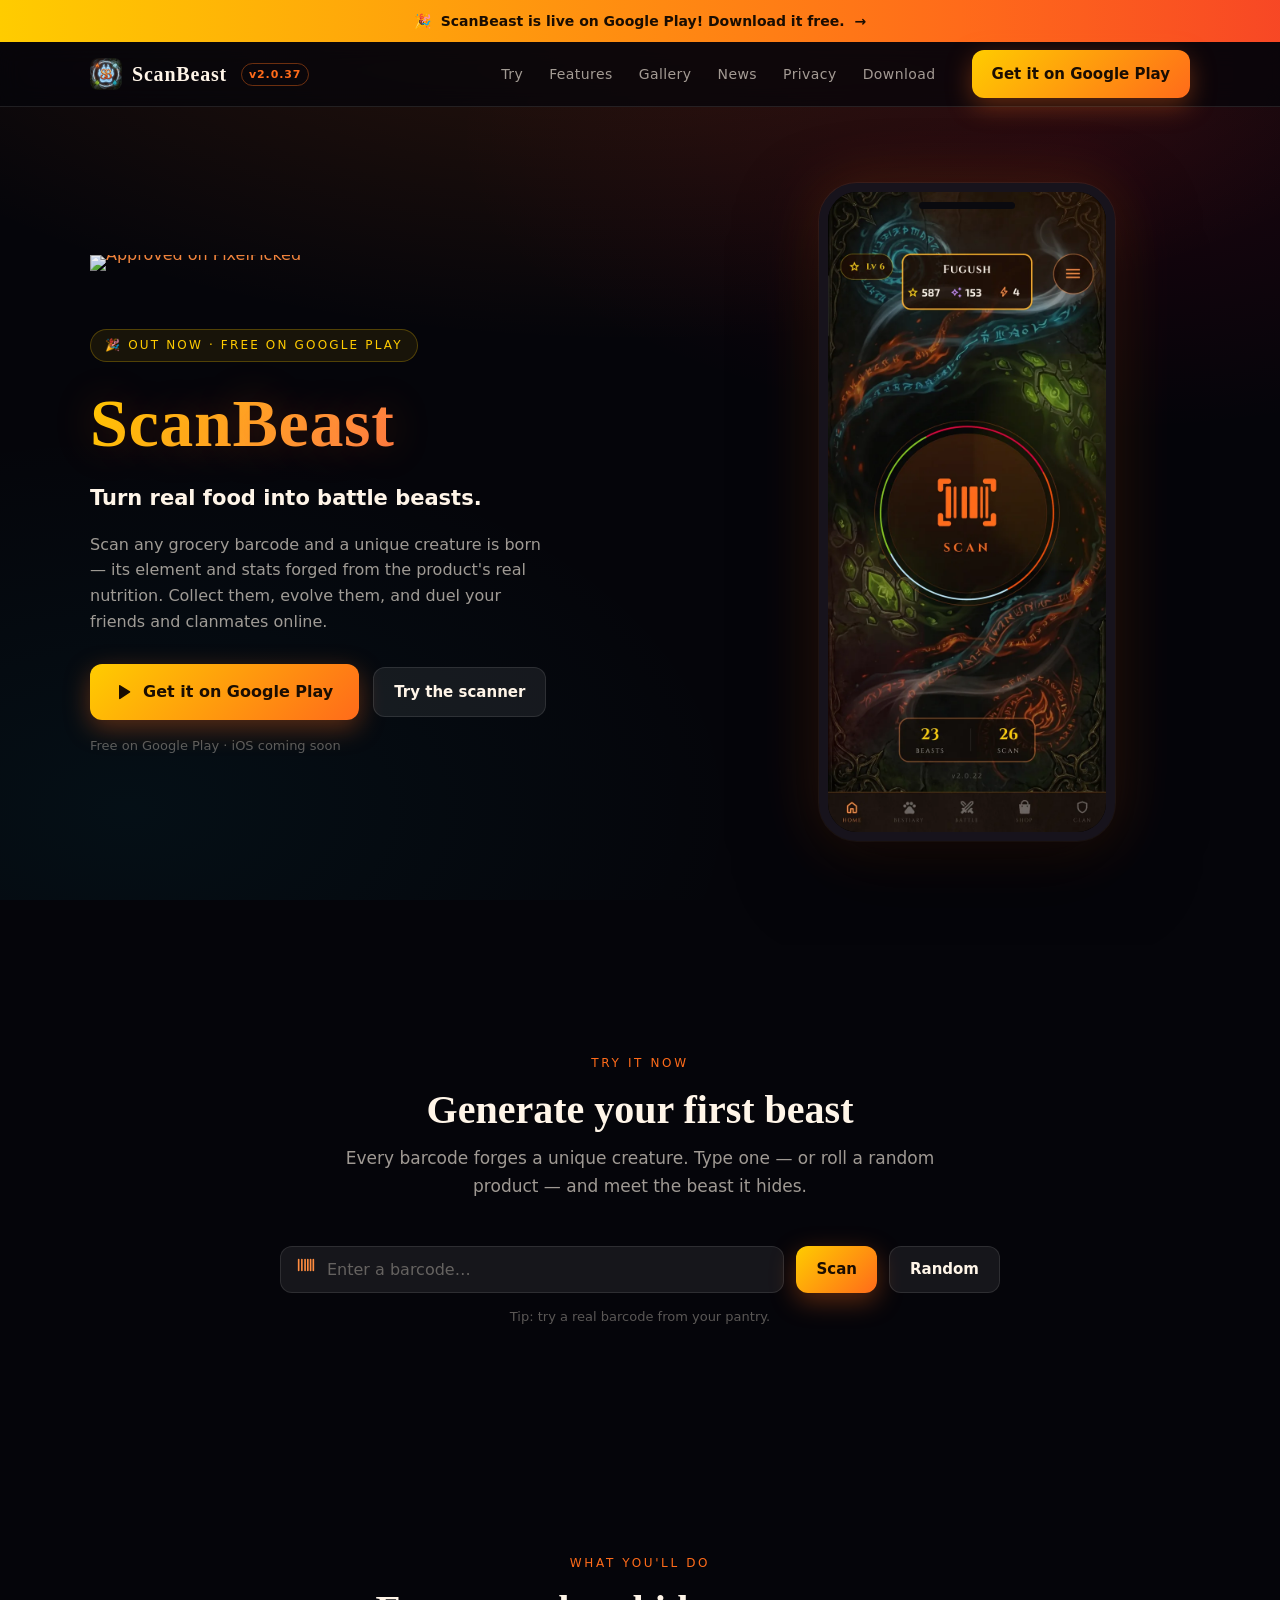
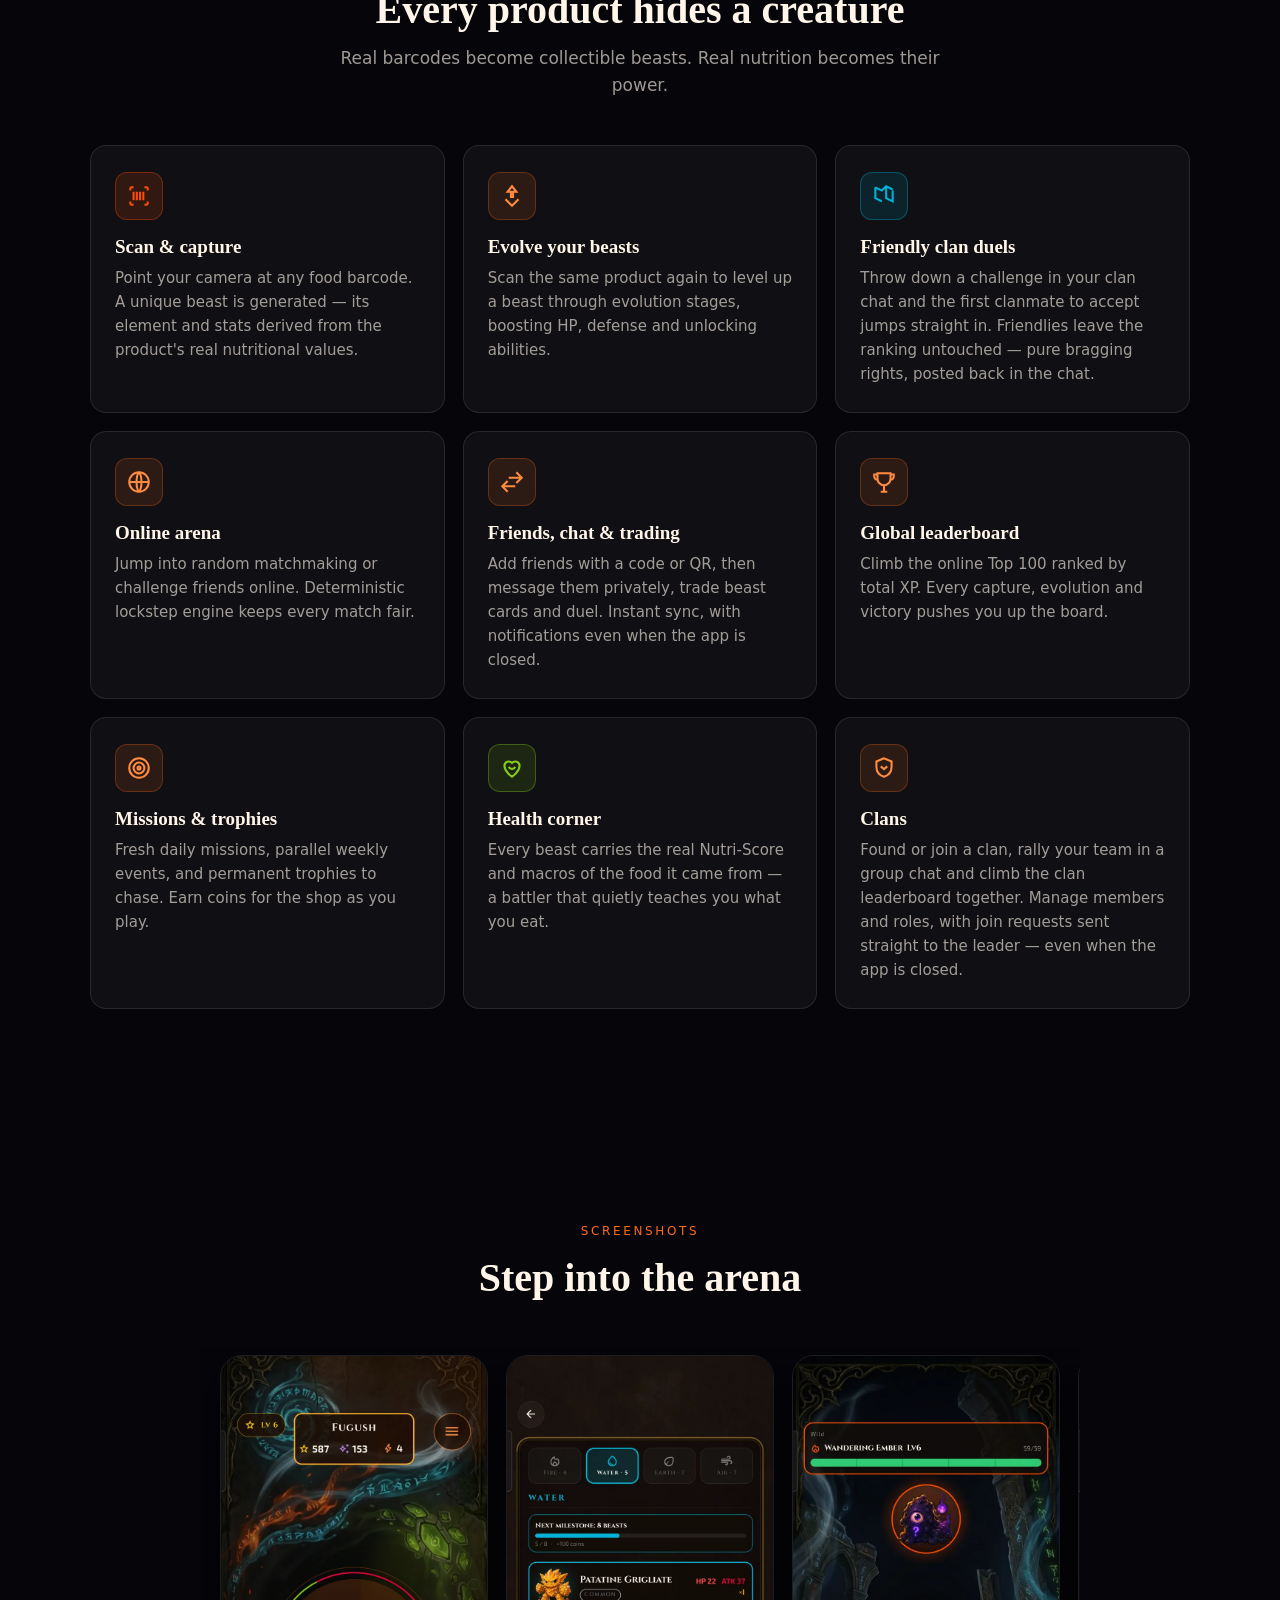
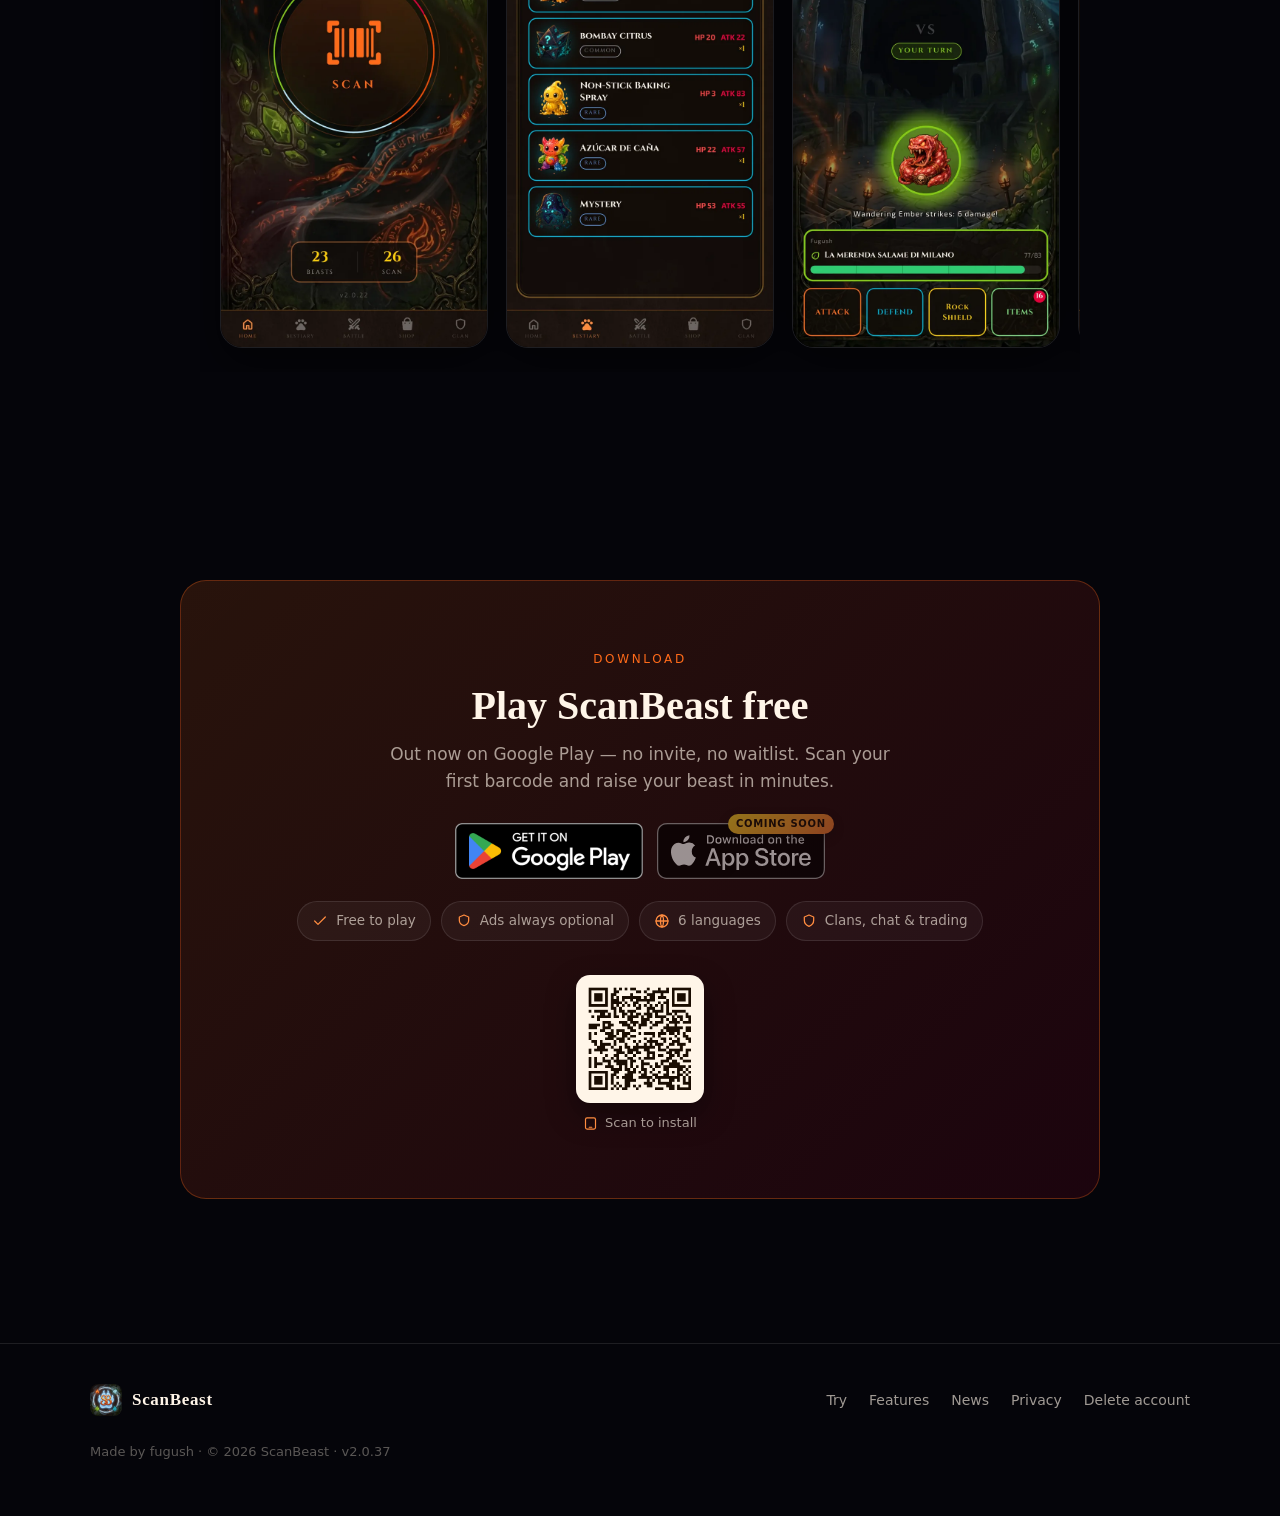
==== commit a28e5fe0: "chore(site): update to 2.0.37 and add bestiary + shield devlogs" ====
--- a/index.html
+++ b/index.html
@@ -33,7 +33,7 @@
     <div class="container">
       <a class="brand" href="index.html">
         <img src="assets/img/logo.webp" alt="ScanBeast logo">
-        ScanBeast <span class="v">v2.0.35</span>
+        ScanBeast <span class="v">v2.0.37</span>
       </a>
       <nav class="nav" id="site-nav">
         <a href="#try">Try</a>
@@ -241,7 +241,7 @@
         <a href="privacy.html">Privacy</a>
         <a href="delete-account.html">Delete account</a>
       </nav>
-      <p class="copy">Made by fugush · © 2026 ScanBeast · v2.0.35</p>
+      <p class="copy">Made by fugush · © 2026 ScanBeast · v2.0.37</p>
     </div>
   </footer>
 
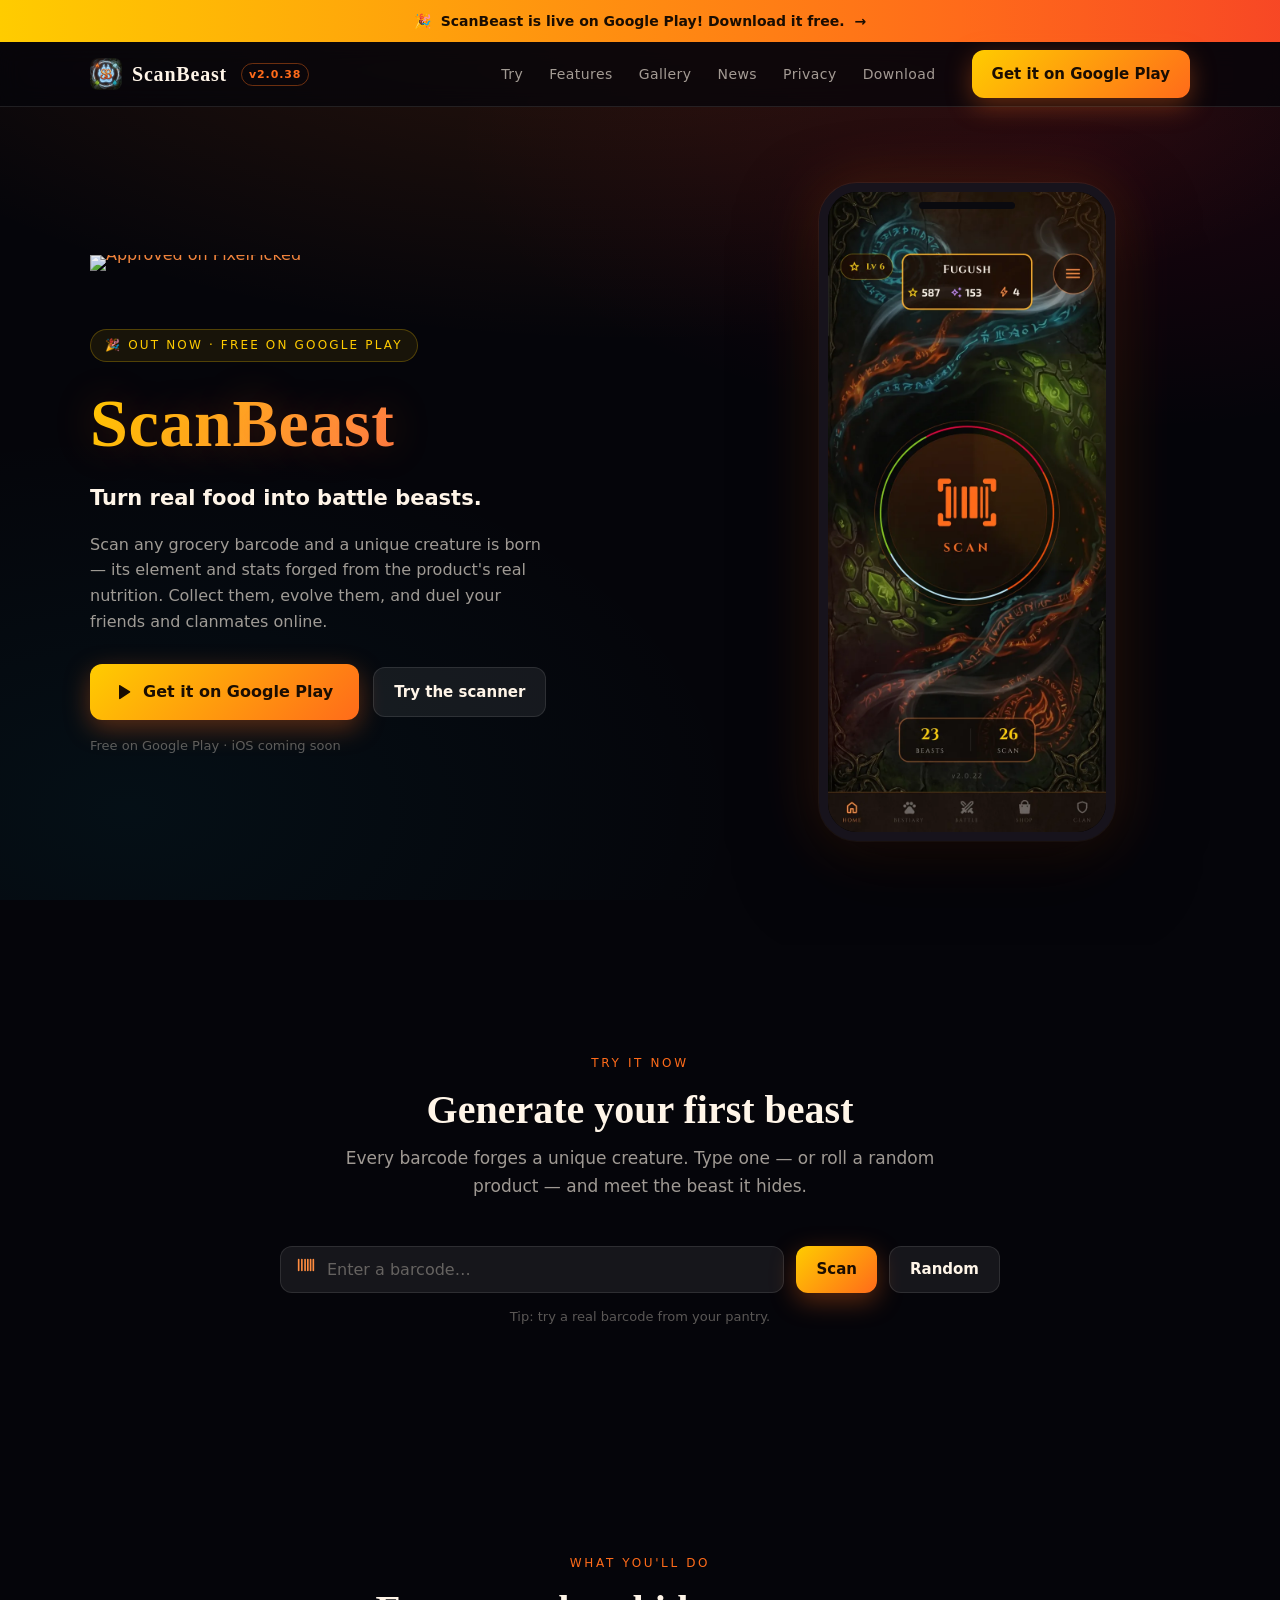
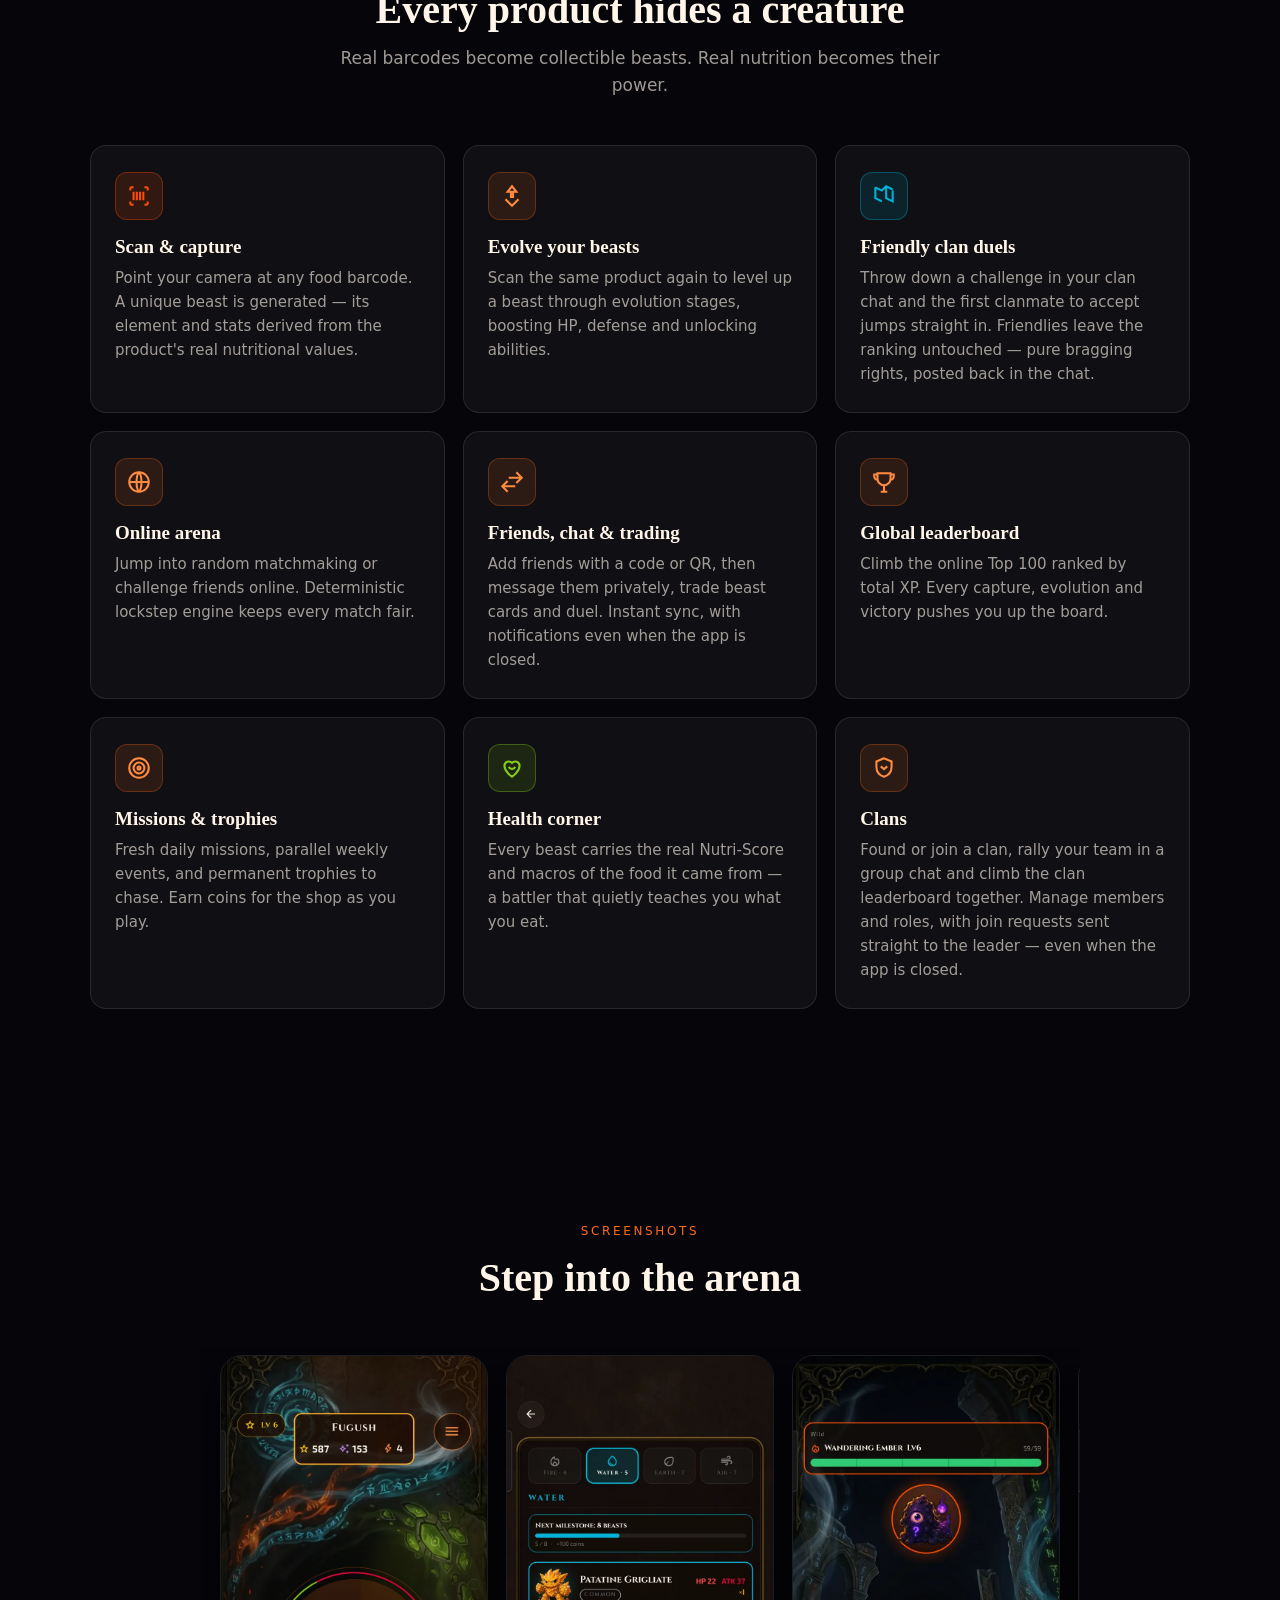
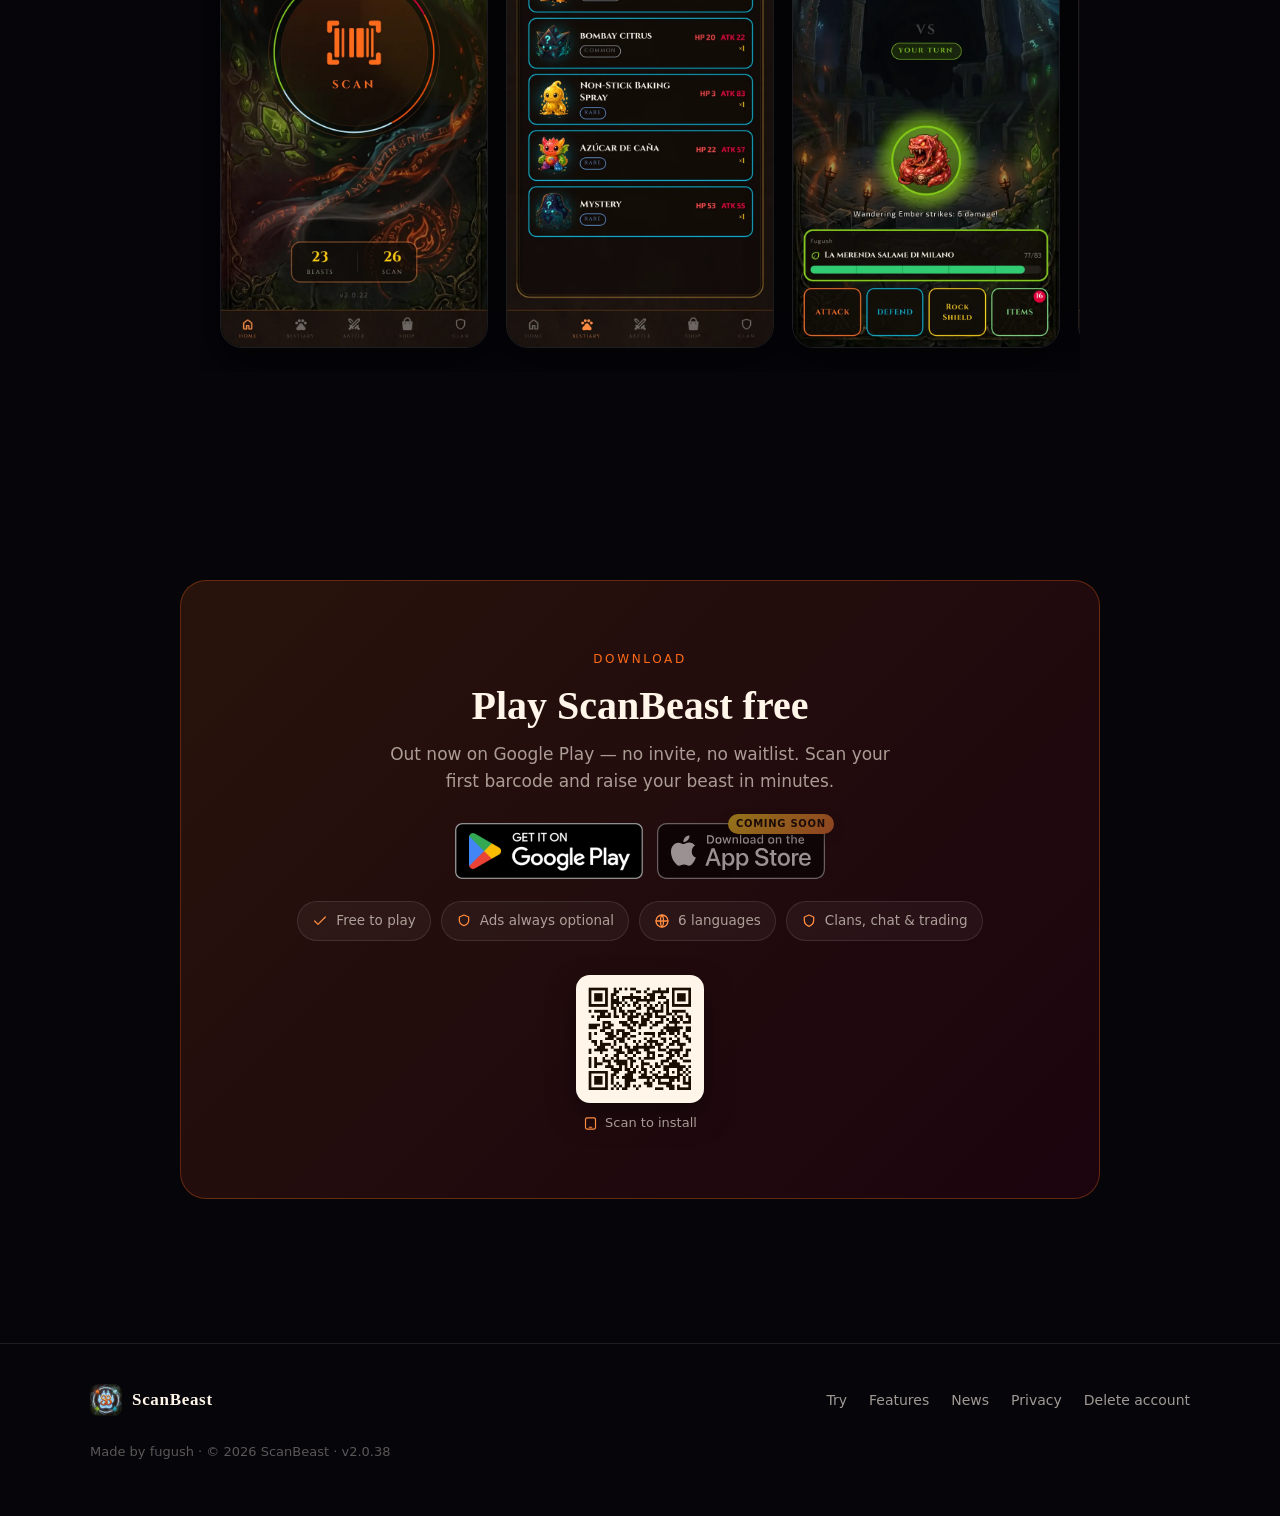
==== commit f3f34bcb: "chore(site): update to 2.0.38 and add favourites devlog" ====
--- a/index.html
+++ b/index.html
@@ -33,7 +33,7 @@
     <div class="container">
       <a class="brand" href="index.html">
         <img src="assets/img/logo.webp" alt="ScanBeast logo">
-        ScanBeast <span class="v">v2.0.37</span>
+        ScanBeast <span class="v">v2.0.38</span>
       </a>
       <nav class="nav" id="site-nav">
         <a href="#try">Try</a>
@@ -241,7 +241,7 @@
         <a href="privacy.html">Privacy</a>
         <a href="delete-account.html">Delete account</a>
       </nav>
-      <p class="copy">Made by fugush · © 2026 ScanBeast · v2.0.37</p>
+      <p class="copy">Made by fugush · © 2026 ScanBeast · v2.0.38</p>
     </div>
   </footer>
 
